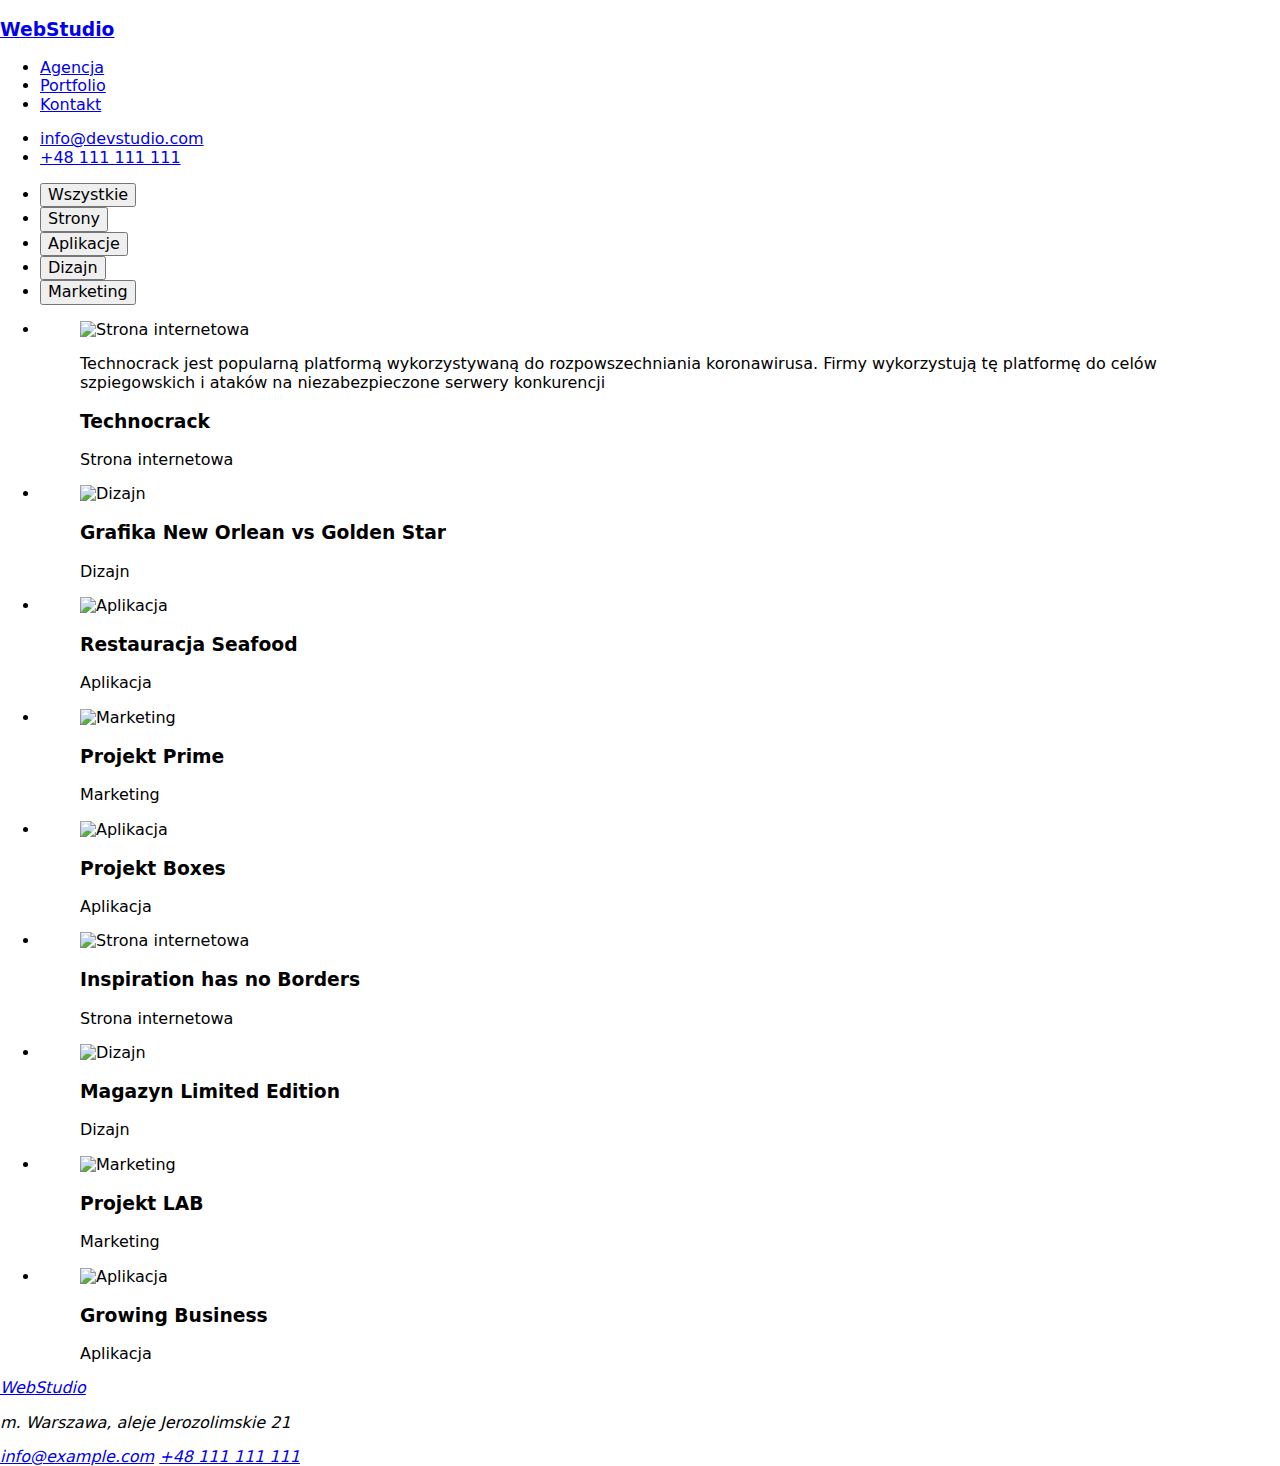
==== portfolio.html @ 385e65c6 "Add files via upload" ====
<!DOCTYPE html>
<html lang="en">
    <head>
        <meta charset="UTF-8">
        <meta http-equiv="X-UA-Compatible" content="IE-edge">
        <meta name="viewport" content="width=device-width, initial-scale=1.0">
        <title>Portfolio</title>
        <link
        rel="stylesheet"
        href="https://cdnjs.cloudflare.com/ajax/libs/modern-normalize/1.0.0/modern-normalize.min.css"/>
        <link rel="stylesheet" href="css/styles.css" />
        <link rel="preconnect" href="https://fonts.googleapis.com" />
        <link rel="preconnect" href="https://fonts.gstatic.com" crossorigin />
        <link
        href="https://fonts.googleapis.com/css2?family=Raleway:ital,wght@0,700;1,700&family=Roboto:ital,wght@0,400;0,500;0,700;0,900;1,400;1,500;1,700;1,900&display=swap"
        rel="stylesheet"/>
    </head>
    <body>
        <header class="header"> 
            <div class="container">
                <h3><a href="index.html" class="logo no-decoration"><span class="logo-first">Web</span>Studio</a></h3>
                <nav class="navigation">  
                <ul class="navigation-list no-decoration">
                    <li class="navigation-list-item"><a href="index.html" class="navigation-link">Agencja</a></li>
                    <li class="navigation-list-item"><a href="portfolio.html" class="navigation-link">Portfolio</a></li>
                    <li class="navigation-list-item"><a href="Kontakt" class="navigation-link">Kontakt</a></li></ul></nav>
                <ul class="menu">
                    <li class="menu-item"><a href="mailto:info@devstudio.com" class="contact-link">info@devstudio.com</a></li>
                    <li><a href="tel:+48111111111" class="contact-link">+48 111 111 111</a></li>
                </ul>
            </div>
    </header> 
        <main>
            <section class="services section">
                <div class="container">
                    <ul class="services-list no-decoration">
                        <li><button class="services-list-button" type="button">Wszystkie</button></li>
                        <li><button class="services-list-button" type="button">Strony</button></li>
                        <li><button class="services-list-button" type="button">Aplikacje</button></li>
                        <li><button class="services-list-button" type="button">Dizajn</button></li>
                        <li><button class="services-list-button" type="button">Marketing</button></li>
                    </ul>
                </div>
            </section>
            <section class="gallery">
                <div class="container">
                    <ul class="gallery no-decoration">
                        <li class="gallery-item">
                            <figure class="gallery-picture">
                                <img alt="Strona internetowa" src="images/technocrack.jpg" width="370" height="294"/>
                                <div class="overlay">
                                    <p>Technocrack jest popularną platformą wykorzystywaną do rozpowszechniania koronawirusa. 
                                    Firmy wykorzystują tę platformę do celów szpiegowskich i ataków na niezabezpieczone serwery konkurencji</p>
                                </div>
                                    <figcaption class="gallery-description">
                                        <h3 class="gallery-description-tittle">Technocrack</h3>
                                        <p class="gallery-description-type">Strona internetowa</p>
                                    </figcaption>
                            </figure>
                        </li>    
                        <li class="gallery-item">  
                            <figure class="gallery-picture">
                                <img alt="Dizajn" src="images/graphic.jpg" width="370" height="294"/>
                                    <figcaption class="gallery-description">
                                        <h3 class="gallery-description-tittle">Grafika New Orlean vs Golden Star</h3>
                                        <p class="gallery-description-type">Dizajn</p>
                                    </figcaption>
                            </figure>
                        </li>  
                        <li class="gallery-item">      
                            <figure class="gallery-picture">
                                <img alt="Aplikacja" src="images/seafood.jpg" width="370" height="294"/>
                                    <figcaption class="gallery-description">
                                        <h3 class="gallery-description-tittle">Restauracja Seafood</h3>
                                        <p class="gallery-description-type">Aplikacja</p>
                                    </figcaption>
                            </figure>
                        </li>
                        <li class="gallery-item">    
                            <figure class="gallery-picture">
                                <img  alt="Marketing" src="images/prime.jpg" width="370" height="294"/>
                                    <figcaption class="gallery-description">
                                        <h3 class="gallery-description-tittle">Projekt Prime</h3>
                                        <p class="gallery-description-type">Marketing</p>
                                    </figcaption>
                            </figure>
                        </li>
                        <li class="gallery-item">    
                            <figure class="gallery-picture">
                                <img alt="Aplikacja" src="images/boxes.jpg" width="370" height="294"/>
                                    <figcaption class="gallery-description">
                                        <h3 class="gallery-description-tittle">Projekt Boxes</h3>
                                        <p class="gallery-description-type">Aplikacja</p>
                                    </figcaption>
                            </figure>
                        </li>
                        <li class="gallery-item">    
                            <figure class="gallery-picture">
                                <img alt="Strona internetowa" src="images/inspiration.jpg" width="370" height="294"/>
                                    <figcaption class="gallery-description">
                                        <h3 class="sgallery-description-tittle">Inspiration has no Borders</h3>
                                        <p class="gallery-description-type">Strona internetowa</p>
                                    </figcaption>
                            </figure>
                        </li>
                        <li class="gallery-item">    
                            <figure class="gallery-picture">
                                <img alt="Dizajn" src="images/magazine.jpg" width="370" height="294"/>
                                    <figcaption class="gallery-description">
                                        <h3 class="gallery-description-tittle">Magazyn Limited Edition</h3>
                                        <p class="gallery-description-type">Dizajn</p>
                                    </figcaption>
                            </figure>
                        </li>  
                        <li class="gallery-item">    
                            <figure class="gallery-picture">
                                <img alt="Marketing" src="images/lab.jpg" width="370" height="294"/>
                                    <figcaption class="gallery-description">
                                        <h3 class="gallery-description-tittle">Projekt LAB</h3>
                                        <p class="gallery-description-type">Marketing</p>
                                    </figcaption>
                            </figure>
                        </li>
                        <li class="gallery-item">    
                            <figure class="gallery-picture">
                                <img alt="Aplikacja" src="images/business.jpg" width="370" height="294"/>
                                    <figcaption class="gallery-description">
                                        <h3 class="gallery-description-tittle">Growing Business</h3>
                                        <p class="gallery-description-type">Aplikacja</p>
                                    </figcaption>
                            </figure>
                        </li>  
                    </ul>
                </div>  
            </section>      
        </main>
            <footer class="footer">
              <div class="container">
                <address class="contact">
                  <a href="index.html" class="logo no-decoration"><span class="logo-first">Web</span><span class="logo-second">Studio</span></a>
                  <p class= "contact-place">m. Warszawa, aleje Jerozolimskie 21</p>
                  <a href="mailto:info@example.com" class="contact-link">info@example.com</a>
                  <a href="tel:+48111111111" class="contact-link"> +48 111 111 111 </a>
                </address>
              </div>
            </footer>
          </body>
        </html>
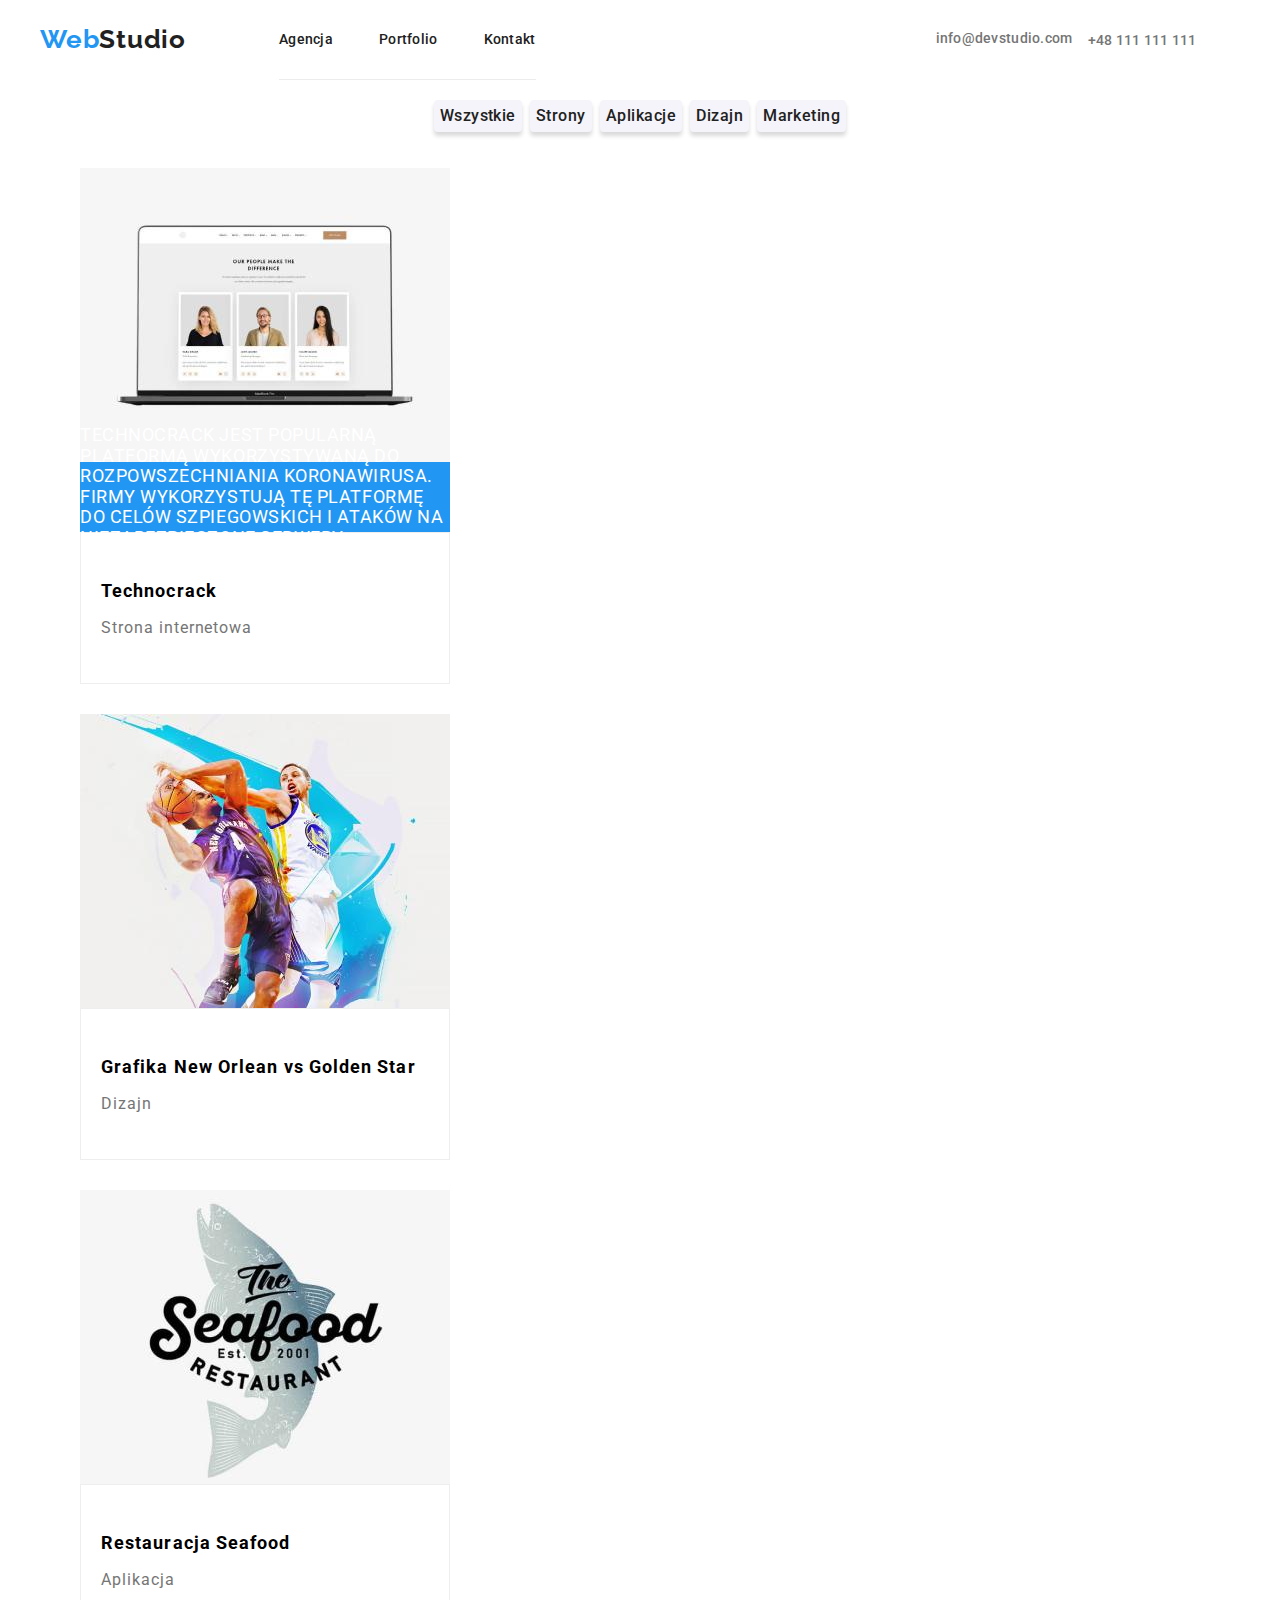
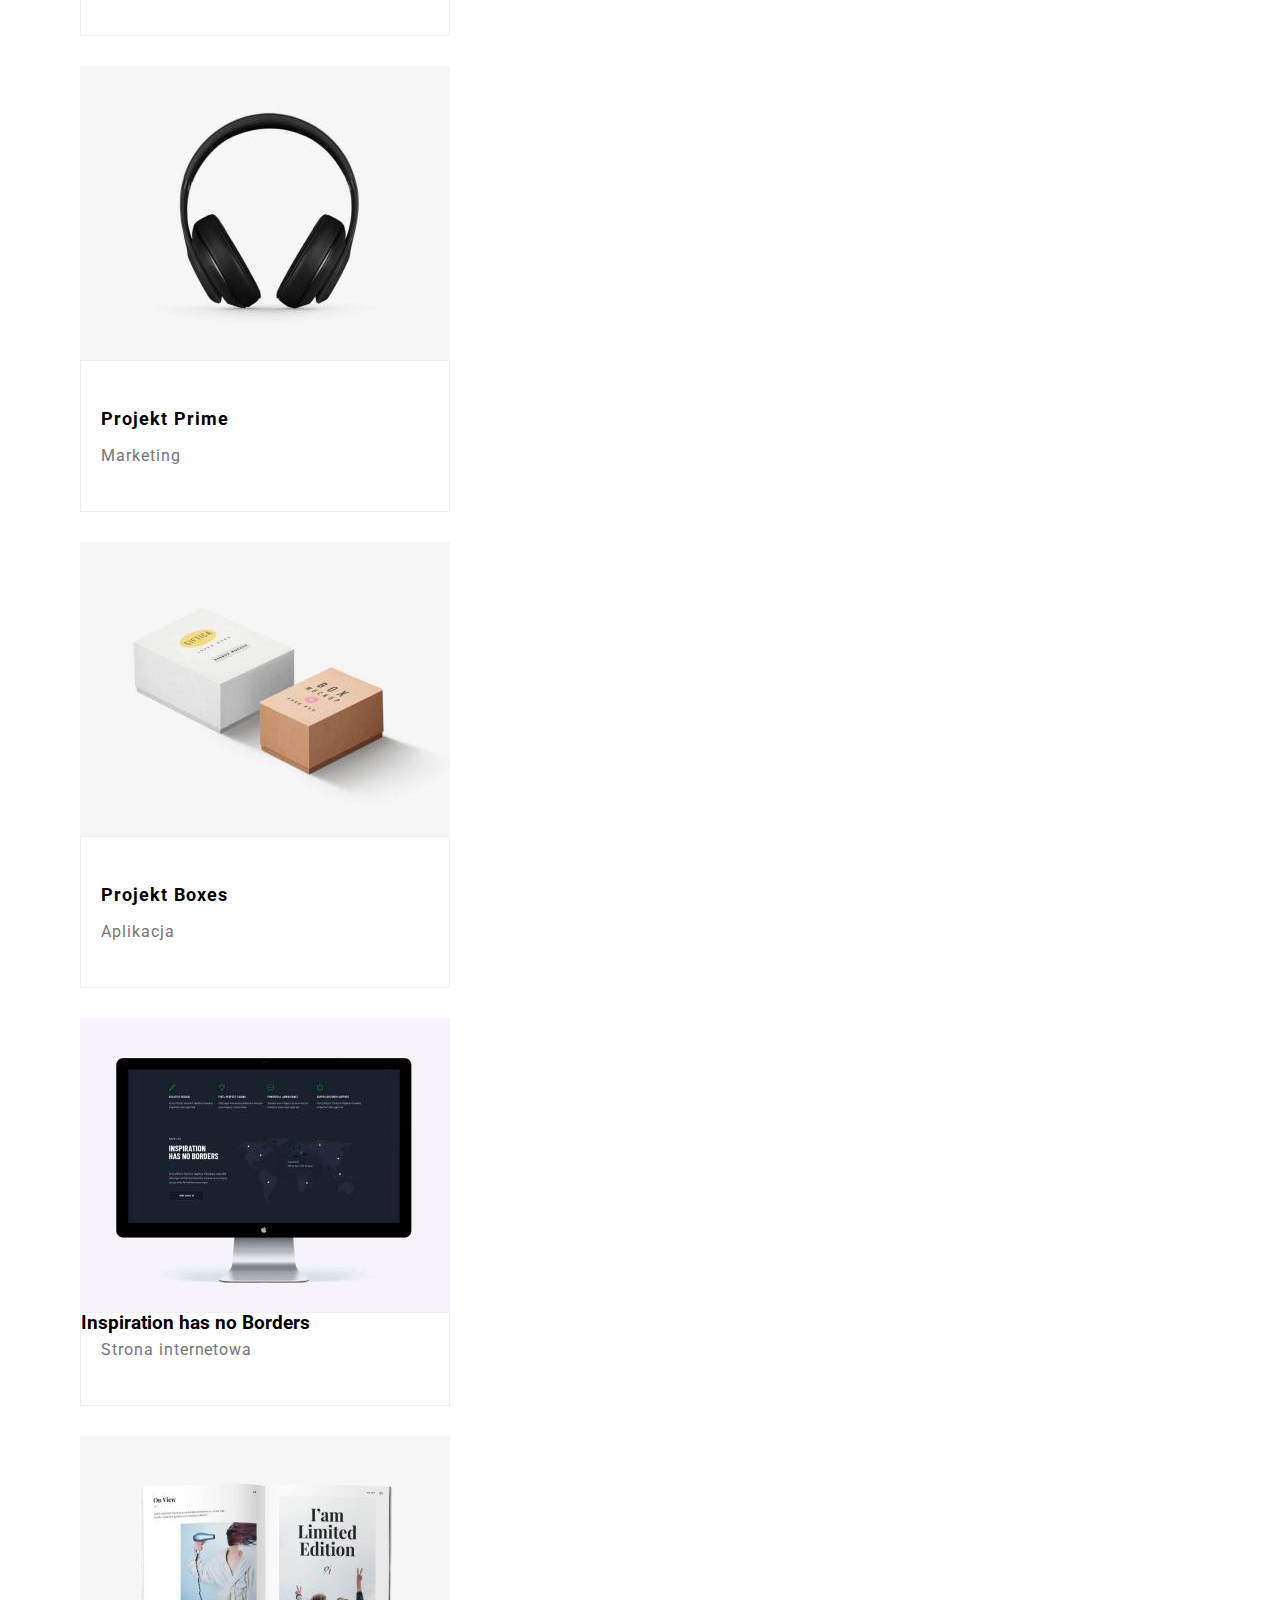
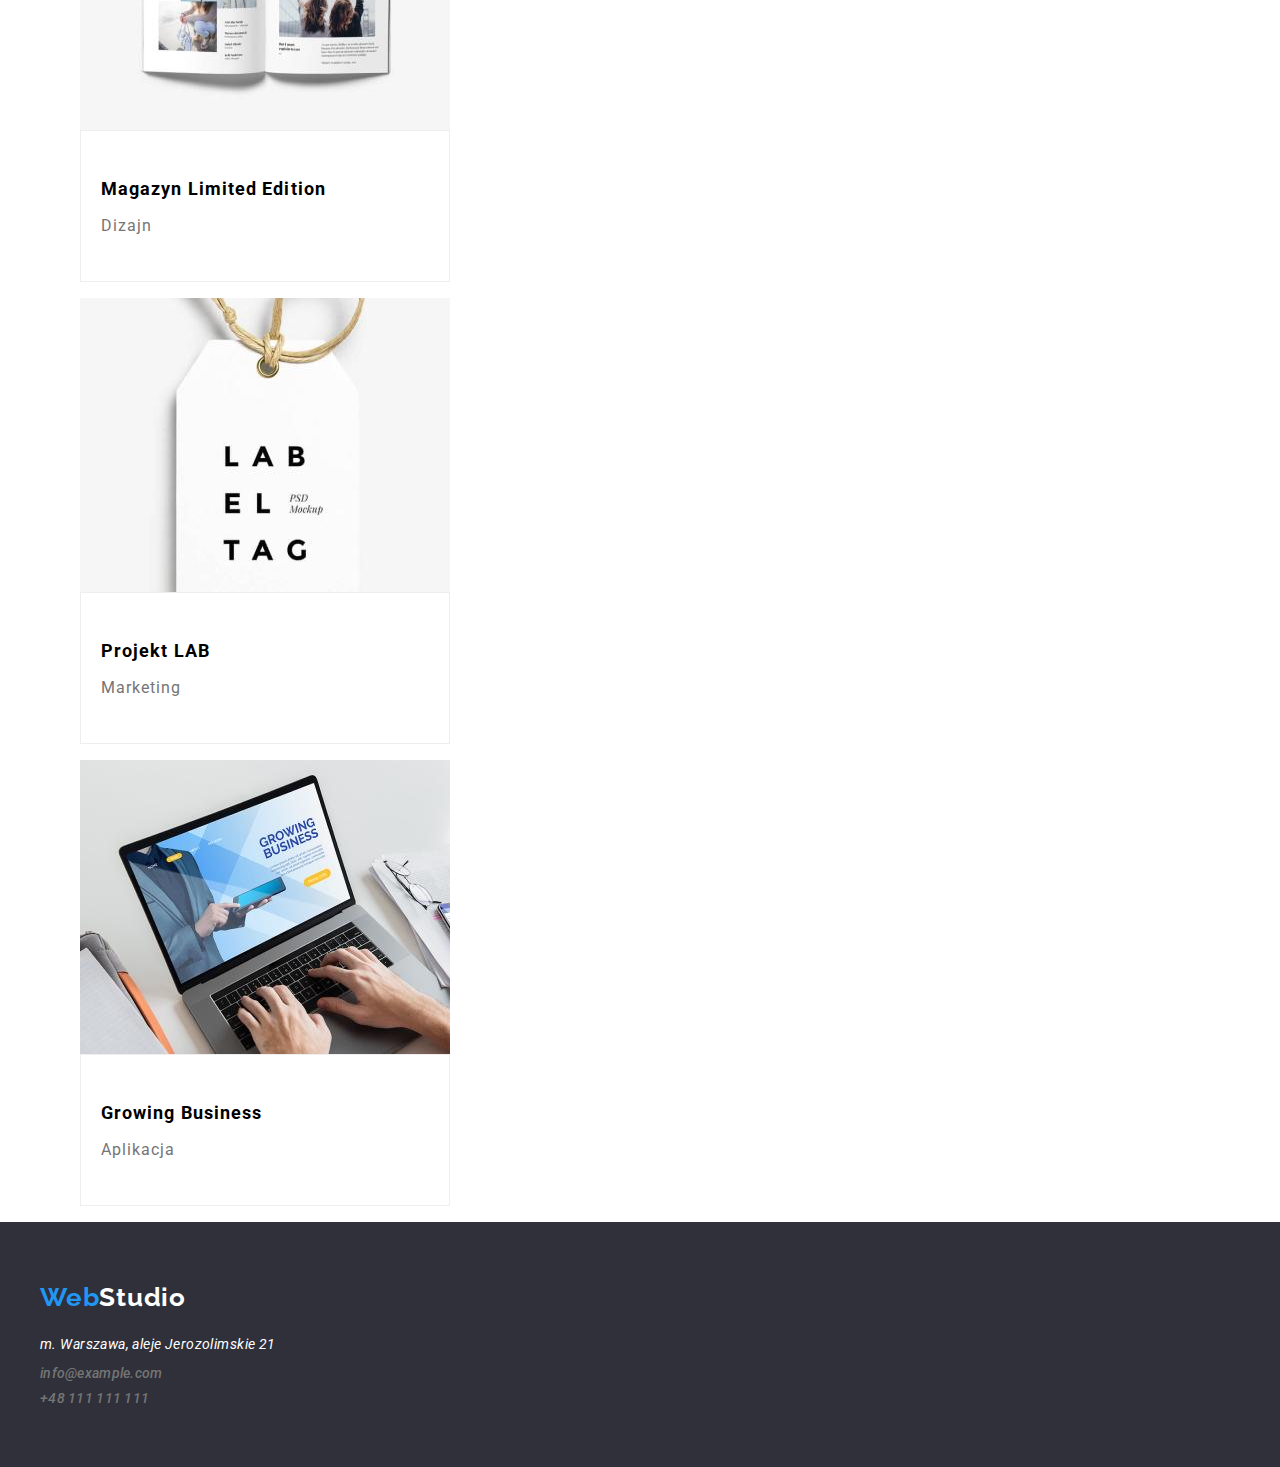
==== commit b597f064: "Add files via upload" ====
--- a/portfolio.html
+++ b/portfolio.html
@@ -144,5 +144,6 @@
                 </address>
               </div>
             </footer>
+            <script src="./js/modal.js"></script>
           </body>
         </html>--- a/css/styles.css
+++ b/css/styles.css
@@ -0,0 +1,797 @@
+:root {
+    --main-font: 'Roboto', sans-serif;
+    --secondary-font: 'Raleway', sans-serif;
+    --main-color: #2196f3;
+  }
+  
+  body {
+    font-family: var(--main-font);
+  }
+  
+  h1,
+  h2,
+  h3,
+  h4,
+  h5,
+  h6,
+  ul,
+  p {
+    margin: 0;
+  }
+  
+  p,
+  ul {
+    padding: 0;
+  }
+  
+  img {
+    display: block;
+  }
+
+:hover,
+:focus {
+  transition: 250ms cubic-bezier(0.4, 0, 0.2, 1);
+}
+  
+  .no-decoration {
+    text-decoration: none;
+    list-style-type: none;
+  }
+  
+  .container {
+    width: 1200px;
+    align-items: center;
+    margin: 0 auto;
+  
+  }
+  
+  .section {
+    padding-top: 20px;
+    padding-bottom: 20px;
+  }
+  
+  .menu {
+    margin-left: auto;
+    margin-right: 0px;
+    display: flex;
+  }
+  
+  .menu-item {
+    margin-left: 350px;
+    margin-right: 15px;
+    display: flex;
+    padding-right: 0px;
+  }
+  
+  .menu {
+   color: var(--text-grey);
+   margin-left: 50px;
+  }
+  
+  .header .container,
+  .navigation,
+  .navigation-list {
+    display: flex;
+    align-items: center;
+    height: 80px;
+  }
+  
+  .header .navigation {
+    border-bottom: 1px solid #ececec;
+  }
+  
+  .header .logo {
+    margin-top: 24px;
+    margin-right: 93px;
+    margin-bottom: 25px;
+    margin-left: 0;
+  }
+  
+  .navigation-list-item:not(:last-child) {
+    margin-right: 46px;
+    color: var(--main-color);
+  }
+  
+  .contact-list-item:not(:last-child) {
+    margin-right: 46px;
+    color: var(--main-color);
+  }
+  
+  .header ul {
+    list-style-type: none;
+  }
+  
+  .header .contact-link:not(:last-child) {
+    margin-left: auto;
+    margin-right: 50px;
+    color: (--main-color);
+  }
+  
+  .navigation-link:hover,
+  .navigation-link:focus {
+    color: var(--main-color);
+  }
+  
+  .header {
+    color: #212121;
+  }
+  
+  .navigation-link {
+    letter-spacing: 0.02em;
+    line-height: 1.14;
+    text-decoration: none;
+    font-family: var(--main-font);
+    font-weight: 500;
+    font-size: 14px;
+  }
+  
+  .navigation-link {
+    color: #212121;
+  }
+  
+  .navigation-link-active {
+    color: var(--main-color);
+  }
+  
+  .navigation-link.current {
+    color: var(--main-color);
+  }
+  
+  .header-contact-link.current {
+  color: var(--main-color);
+  }
+  
+  .hero-section {
+    padding-top: 70px;
+  }
+  
+  .hero {
+    background-color: #2f303a;
+    background-image: url('/images/background-hero.png');
+    background-size: cover;
+    background-repeat: no-repeat;
+    height: 600px;
+  }
+  
+  .hero .container {
+    display: flex;
+    flex-direction: column;
+    align-items: center;
+    justify-content: center;
+  }
+  
+  .hero-banner {
+    color: #ffffff;
+    font-size: 44px;
+    line-height: 1.36;
+    font-weight: 900;
+    letter-spacing: 0.06em;
+    flex-wrap: wrap;
+    max-width: 696px;
+    text-align: center;
+    margin-top: 200px;
+  }
+  
+  .hero-button:hover,
+  .hero-button:focus {
+    color: #ffffff;
+    background-color: var(--main-color);
+    font-size: 16px;
+  }
+  
+  .hero-button:hover {
+    cursor: pointer;
+  }
+  
+  .hero-button {
+    font-size: 16px;
+    text-align: center;
+    color: #ffffff;
+    background-color: var(--main-color);
+    line-height: 1.88;
+    font-weight: 700;
+    letter-spacing: 0.06em;
+    box-shadow: 0px 4px 4px rgba(0, 0, 0, 0.15);
+    border-radius: 4px;
+    margin-top: 40px;
+    margin-bottom: 200px;
+  }
+  
+  .hero-button-text {
+    padding: 10px 41px 10px 42px;
+  }
+  
+  .lorem-list {
+    display: flex;
+    flex-wrap: wrap;
+    padding-bottom: 50px;
+    padding-top: 50px;
+  }
+  
+  .lorem-item {
+    flex-basis: calc((100% - 90px) / 4);
+  }
+  
+  .lorem-item:not(:first-child) {
+    margin-left: 30px;
+  }
+  
+  .lorem-tittle,
+  .lorem-text {
+    font-size: 14px;
+    letter-spacing: 0.03em;
+  }
+  
+  .lorem-tittle {
+    line-height: 1.88;
+    font-weight: 700;
+    margin-bottom: 10px;
+  }
+  
+  .lorem-text {
+    line-height: 1.71;
+    color: #757575;
+  }
+  
+  .lorem-banner {
+    margin: 94px auto 50px;
+    max-width: 353px;
+    font-size: 36px;
+    text-align: center;
+    line-height: 1.16;
+    font-weight: 700;
+    letter-spacing: 0.03em;
+   
+  }
+  
+  .lorem-gallery {
+    display: flex;
+    flex-wrap: wrap;
+    justify-content: center;
+  }
+  
+  .lorem-gallery-item {
+    flex-basis: calc((100% - 60px) / 3);
+  }
+  
+  .lorem-gallery-item:not(:first-child) {
+    margin-left: 30px;
+  }
+  .about-us-list {
+    display: flex;
+    flex-wrap: wrap;
+  }
+  
+  .about-us-item {
+    flex-basis: calc((100% - 90px) / 4);
+    padding-bottom: 50px;
+    font-size: 36px;
+  }
+  
+  .about-us-item:not(:first-child) {
+    margin-left: 30px;
+    
+  }
+  
+  .about-us-tittle,
+  .about-us-text {
+    font-size: 14px;
+    letter-spacing: 0.03em;
+  }
+  
+  .about-us-tittle {
+    line-height: 1.88;
+    font-weight: 700;
+    margin-bottom: 10px;
+  }
+  
+  .about-us-text {
+    line-height: 1.71;
+    color: #757575;
+  }
+  
+  .about-us-banner {
+    margin: 94px auto 50px;
+    max-width: 353px;
+    font-size: 36px;
+    text-align: center;
+    line-height: 1.16;
+    font-weight: 700;
+    letter-spacing: 0.03em;
+   
+  }
+  
+  .about-us-gallery {
+    display: flex;
+    flex-wrap: wrap;
+    justify-content: center;
+    padding-left: 10px;
+    padding-right: 10px;
+  }
+  
+  .about-us-gallery-item {
+    flex-basis: calc((100% - 60px) / 3);
+  }
+  
+  
+  .about-us-section {
+    background-color: #ffffff;
+    font-weight: 700;
+    font-size: 36px;
+    text-align: center;
+    line-height: 1.16;
+    font-weight: 700;
+    letter-spacing: 0.03em;
+    margin: 0 auto 50px;
+    padding-top: 50px;
+    padding-bottom: 50px;
+   
+  }
+  
+  .team-section {
+    background-color: #f5f4fa;
+    font-weight: 700;
+  }
+  
+  .team-banner {
+    padding-top: 100px;
+    margin: 0 auto 50px;
+    max-width: 211px;
+    font-size: 36px;
+    line-height: 1.16;
+    
+  }
+  
+  .team-description {
+    font-size: 16px;
+    line-height: 1.19;
+   
+  }
+  
+  .team-banner,
+  .team-description {
+    text-align: center;
+    letter-spacing: 0.03em;
+  }
+  
+  .team-banner,
+  .team-description-name {
+    font-weight: 700;
+  }
+  
+  .team-description-job {
+    color: #757575;
+    margin-top: 10px;
+  }
+  
+  .team-description-name {
+    margin-top: 30px;
+  }
+  
+  .team-gallery {
+    display: flex;
+    flex-wrap: wrap;
+    justify-content: center;
+  }
+  
+  .team-gallery-item-item {
+    margin: 0;
+    padding-bottom: 30px;
+    background: #ffffff;
+    box-shadow: 0px 1px 3px rgba(0, 0, 0, 0.12), 0px 1px 1px rgba(0, 0, 0, 0.14),
+      0px 2px 1px rgba(0, 0, 0, 0.2);
+    border-radius: 0px 0px 4px 4px;
+  }
+  
+  .team-gallery-item-item {
+    flex-basis: calc((100% - 90px) / 4);
+  }
+  
+  .team-gallery-item:not(:first-child) {
+    margin-left: 30px;
+  }
+
+  .clients-section {
+    background-color: #ffffff;
+    font-weight: 700;
+  }
+  
+  .clients-banner {
+    padding-top: 100px;
+    margin: 0 auto 50px;
+    max-width: 211px;
+    font-size: 36px;
+    line-height: 1.16;
+    
+  }
+  
+  .clients-description {
+    font-size: 16px;
+    line-height: 1.19;
+   
+  }
+  
+  .clients-banner,
+  .clients-description {
+    text-align: center;
+    letter-spacing: 0.03em;
+  }
+  
+  .clients-banner,
+  .clients-description-name {
+    font-weight: 700;
+  }
+  
+  .clients-description-job {
+    color: #757575;
+    margin-top: 10px;
+  }
+  
+  .clients-description-name {
+    margin-top: 30px;
+  }
+  
+  .clients-gallery {
+    display: flex;
+    flex-wrap: wrap;
+    justify-content: center;
+  }
+  
+  .clients-gallery-item-item {
+    margin: 0;
+    padding-bottom: 30px;
+    background: #ffffff;
+    box-shadow: 0px 1px 3px rgba(0, 0, 0, 0.12), 0px 1px 1px rgba(0, 0, 0, 0.14),
+      0px 2px 1px rgba(0, 0, 0, 0.2);
+    border-radius: 0px 0px 4px 4px;
+  }
+  
+  .clients-gallery-item-item {
+    flex-basis: calc((100% - 90px) / 4);
+  }
+  
+  .clients-gallery-item:not(:first-child) {
+    margin-left: 30px;
+  }
+  
+  .footer {
+    background-color: #2f303a;
+  }
+  
+  .contact {
+    display: flex;
+    flex-direction: column;
+  }
+  
+  .footer .logo {
+    margin-top: 60px;
+    margin-right: auto;
+    margin-bottom: 20px;
+    margin-left: 0;
+  }
+  
+  .footer .contact-place,
+  .footer .contact-link:not(:last-child) {
+    margin-right: auto;
+    margin-bottom: 9px;
+  }
+  
+  .footer .contact-link:last-child {
+    margin-right: auto;
+    margin-bottom: 60px;
+  }
+  
+  .logo {
+    font-size: 26px;
+    line-height: 1.2;
+    color: #212121;
+    font-family: var(--secondary-font);
+    font-style: normal;
+    font-weight: 700;
+    letter-spacing: 0.03em;
+  }
+  
+  .logo-first {
+    color: var(--main-color);
+    font-size: 26px;
+    font-family: var(--secondary-font);
+    font-weight: 700;
+    letter-spacing: 0.03em;
+    line-height: 30.52px;
+  }
+  
+  .contact-link:hover,
+  .contact-link:focus {
+    color: var(--main-color);
+  }
+  
+  .contact-link {
+    letter-spacing: 0.02em;
+    line-height: 1.14;
+    text-decoration: none;
+    font-family: var(--main-font);
+    font-weight: 500;
+    font-size: 14px;
+    color: #757575;
+  }
+  
+  .contact-place {
+    font-size: 14px;
+    line-height: 1.71;
+    letter-spacing: 0.03em;
+  }
+  
+  .logo-second,
+  .contact-place {
+    color: #ffffff;
+  }
+  
+  .hero-banner,
+  .about-us-tittle {
+    text-transform: uppercase;
+  }
+  
+  
+  .social-links {
+    font-weight: 600;
+    font-size: 11px;
+    line-height: 1.364;
+    letter-spacing: 0.2em;
+    color: #303030;
+  }
+  
+  .social-links_link-hover .social-links_link:focus {
+    color: var(--main-color);
+  }
+  
+  .social-list {
+    display: flex;
+    align-items: center;
+    justify-content: space-between;
+  }
+  .social-list_link {
+    display: block;
+    width: 44px;
+    height: 44px;
+    background-color: #fff;
+    border-radius: 50%;
+  }
+  
+  .social-icon-i {
+    width: 10.28px;
+    height: 10.28px;
+  }
+  
+  .social-icon-t {
+    width: 20px;
+    height: 16.25px;
+  }
+  
+  .social-icon-f {
+    width: 10px;
+    height: 20px;
+  }
+  
+  .social-icon-l {
+    width: 4.15px;
+    height: 13.35px;
+  }
+  
+  .social-icon:hover,
+  .social-icon:focus {
+    fill: var(--main-color);
+  }
+  
+  .services-section {
+    background-color: #ffffff;
+    padding: 0px;
+    height: 20%;
+   
+  }
+  .services-list {
+    display: flex;
+    justify-content: center;
+    margin-bottom: 0px;
+    padding-top: 0;
+  }
+  
+  .services-list-button:hover,
+  .services-list-button:focus {
+    color: #ffffff;
+    background-color: var(--main-color);
+    font-size: 16px;
+  }
+  
+  .services-list-button:hover {
+    cursor: pointer;
+  }
+  
+  .services-list-button {
+    font-size: 16px;
+    text-align: center;
+    color: #212121;
+    line-height: 26px;
+    font-weight: 500;
+    letter-spacing: 0.03em;
+    box-shadow: 0px 4px 4px rgba(0, 0, 0, 0.15);
+    background: #f5f4fa;
+    border-radius: 4px;
+    border: 0;
+  }
+  
+  .services-list li:not(:first-child) {
+    margin-left: 8px;
+  }
+  
+  .services-list-button-text {
+    padding: 6px 0px;
+  }
+  
+  .services-gallery-description-type {
+    font-size: 16px;
+    color: #757575;
+    padding-bottom: 20px;
+  }
+  
+  .services-gallery-description-tittle {
+    font-size: 18px;
+    line-height: 2;
+    font-weight: 700;
+    padding-top: 20px;
+    margin-bottom: 4px;
+  }
+  
+  .services-list-button,
+  .services-gallery-description-type {
+    line-height: 1.88;
+  }
+  
+  .services-gallery-description-tittle,
+  .services-gallery-description-type {
+    letter-spacing: 0.06em;
+  }
+  
+  .services-gallery-description {
+    border: 1px solid #eeeeee;
+    max-width: 370px;
+  }
+  
+  .services-gallery-item:nth-child(-n + 6) {
+    margin-bottom: 30px;
+  }
+  
+  .services-gallery {
+    display: flex;
+    flex-wrap: wrap;
+    margin-right: -30px;
+  }
+  
+  .services-gallery-item {
+    flex-basis: calc((100% - 90px) / 3);
+  }
+  
+  .services-gallery-picture {
+    background: #ffffff;
+    margin: 0 30px 0 0;
+  }
+  
+  .gallery-section {
+    background-color: #ffffff;
+    padding: 0px;
+   
+  }
+  .gallery-list {
+    display: flex;
+    justify-content: center;
+    margin-bottom: 56px;
+  }
+  
+  .gallery-list-button:hover,
+  .gallery-list-button:focus {
+    color: #ffffff;
+    background-color: var(--main-color);
+    font-size: 16px;
+  }
+  
+  .gallery-list-button:hover {
+    cursor: pointer;
+  }
+  
+  .gallery-list-button {
+    font-size: 16px;
+    text-align: center;
+    color: #212121;
+    line-height: 26px;
+    font-weight: 500;
+    letter-spacing: 0.03em;
+    box-shadow: 0px 4px 4px rgba(0, 0, 0, 0.15);
+    background: #f5f4fa;
+    border-radius: 4px;
+    border: 0;
+  }
+  
+  .gallery-list li:not(:first-child) {
+    margin-left: 8px;
+  }
+  
+  .gallery-list-button-text {
+    padding: 6px 22px;
+  }
+  
+  .gallery-description {
+    padding-bottom: 20px;
+  }
+  .gallery-description-type {
+    font-size: 16px;
+    color: #757575;
+    padding-bottom: 20px;
+    padding-top: 0px;
+    font-weight: 400;
+  }
+  
+  .gallery-description-tittle {
+    font-size: 18px;
+    line-height: 2;
+    font-weight: 700;
+    padding-top: 20px;
+    margin-bottom: 4px;
+    padding-top: 40px;
+    padding-bottom: 0px;
+    padding-left: 20px;
+  }
+  
+  .gallery-list-button,
+  .gallery-description-type {
+    line-height: 1.88;
+    padding-left: 20px;
+  }
+  
+  .gallery-description-tittle,
+  .gallery-description-type {
+    letter-spacing: 0.06em;
+  }
+  
+  .gallery-description {
+    border: 1px solid #eeeeee;
+    max-width: 370px;
+  }
+  
+  .gallery-item:nth-child(-n + 6) {
+    margin-bottom: 30px;
+  }
+  
+  .gallery-gallery {
+    display: flex;
+    flex-wrap: wrap;
+    margin-right: -30px;
+  }
+  
+  .gallery-gallery-item {
+    flex-basis: calc((100% - 90px) / 3);
+  }
+  
+  .gallery-gallery-picture {
+    background: #ffffff;
+    margin: 0 30px 0 0;
+  }
+
+  .overlay {
+    width: 370px;
+    height: 70px;
+    background: #2196f3;
+    top: 76%;
+    font-weight: 400;
+    font-size: 18px;
+    line-height: 1.14;
+    justify-content: center;
+    align-items: center;
+    letter-spacing: 0.03em;
+    text-transform: uppercase;
+    color: #ffffff;
+    display: flex;
+    }
+    
+    .overlay-container {
+      position: relative;
+    }
+    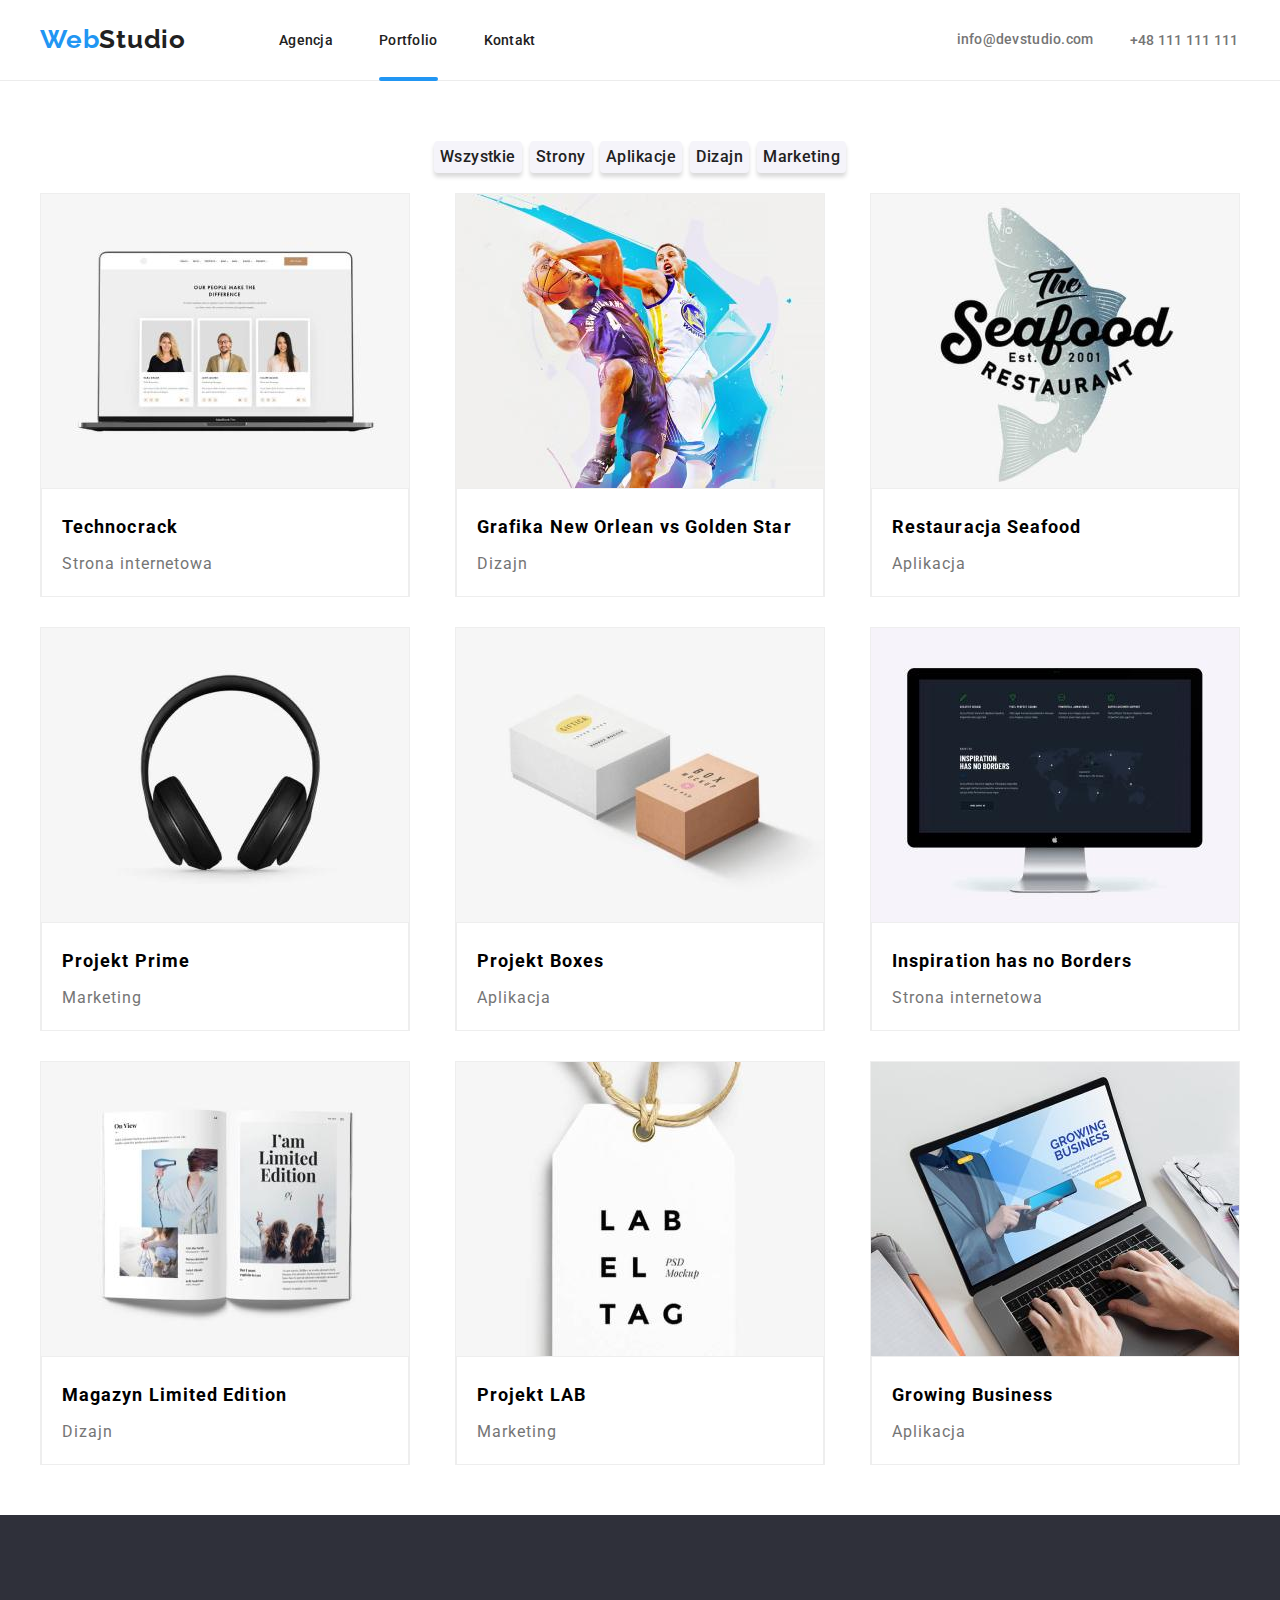
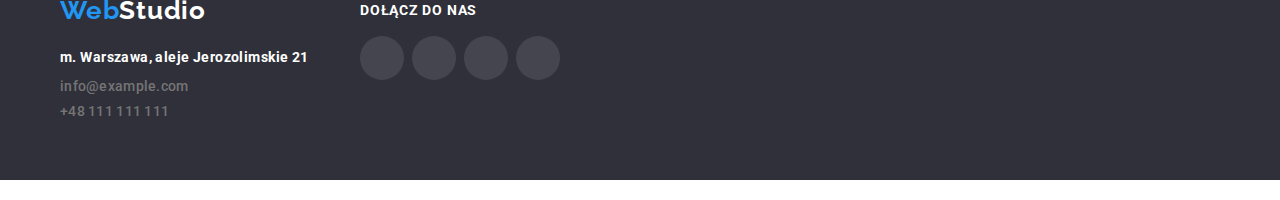
==== commit ced77cde: "Add files via upload" ====
--- a/portfolio.html
+++ b/portfolio.html
@@ -22,11 +22,17 @@
                 <nav class="navigation">  
                 <ul class="navigation-list no-decoration">
                     <li class="navigation-list-item"><a href="index.html" class="navigation-link">Agencja</a></li>
-                    <li class="navigation-list-item"><a href="portfolio.html" class="navigation-link">Portfolio</a></li>
+                    <li class="navigation-list-item"><a href="portfolio.html" class=" active navigation-link">Portfolio</a></li>
                     <li class="navigation-list-item"><a href="Kontakt" class="navigation-link">Kontakt</a></li></ul></nav>
-                <ul class="menu">
-                    <li class="menu-item"><a href="mailto:info@devstudio.com" class="contact-link">info@devstudio.com</a></li>
-                    <li><a href="tel:+48111111111" class="contact-link">+48 111 111 111</a></li>
+                <ul class="menu no-decoration">
+                    <li class="menu-item"><a href="mailto:info@devstudio.com" class="contact-link">
+                        <svg class="icon">
+                            <use href="./images/icons.svg#icon-envelope"></use>
+                        </svg>info@devstudio.com</a></li> 
+                    <li class="menu-item-2"><a href="tel:+48111111111" class="contact-link">
+                        <svg class="icon">
+                            <use href="./images/icons.svg#icon-smartphone"></use>
+                        </svg>+48 111 111 111</a></li>
                 </ul>
             </div>
     </header> 
@@ -44,21 +50,27 @@
             </section>
             <section class="gallery">
                 <div class="container">
-                    <ul class="gallery no-decoration">
+                    <ul class="gallery-list no-decoration">
                         <li class="gallery-item">
-                            <figure class="gallery-picture">
-                                <img alt="Strona internetowa" src="images/technocrack.jpg" width="370" height="294"/>
-                                <div class="overlay">
-                                    <p>Technocrack jest popularną platformą wykorzystywaną do rozpowszechniania koronawirusa. 
-                                    Firmy wykorzystują tę platformę do celów szpiegowskich i ataków na niezabezpieczone serwery konkurencji</p>
-                                </div>
+                            <div class="overlay">
+                                <p>Technocrack jest popularną platformą wykorzystywaną do rozpowszechniania koronawirusa.
+                                Firmy wykorzystują tę platformę do celów szpiegowskich i ataków na niezabezpieczone serwery konkurencji
+                                </p>
+                            </div>
+                            <figure class="gallery-picture">
+                                <img alt="Dizajn" src="images/technocrack.jpg" width="370" height="294"/>
                                     <figcaption class="gallery-description">
                                         <h3 class="gallery-description-tittle">Technocrack</h3>
                                         <p class="gallery-description-type">Strona internetowa</p>
                                     </figcaption>
                             </figure>
-                        </li>    
+                        </li>  
                         <li class="gallery-item">  
+                            <div class="overlay">
+                                <p>Technocrack jest popularną platformą wykorzystywaną do rozpowszechniania koronawirusa.
+                                Firmy wykorzystują tę platformę do celów szpiegowskich i ataków na niezabezpieczone serwery konkurencji
+                                </p>
+                            </div>
                             <figure class="gallery-picture">
                                 <img alt="Dizajn" src="images/graphic.jpg" width="370" height="294"/>
                                     <figcaption class="gallery-description">
@@ -67,7 +79,12 @@
                                     </figcaption>
                             </figure>
                         </li>  
-                        <li class="gallery-item">      
+                        <li class="gallery-item">   
+                            <div class="overlay">
+                                <p>Technocrack jest popularną platformą wykorzystywaną do rozpowszechniania koronawirusa.
+                                Firmy wykorzystują tę platformę do celów szpiegowskich i ataków na niezabezpieczone serwery konkurencji
+                                </p>
+                            </div>   
                             <figure class="gallery-picture">
                                 <img alt="Aplikacja" src="images/seafood.jpg" width="370" height="294"/>
                                     <figcaption class="gallery-description">
@@ -76,7 +93,12 @@
                                     </figcaption>
                             </figure>
                         </li>
-                        <li class="gallery-item">    
+                        <li class="gallery-item">  
+                            <div class="overlay">
+                                <p>Technocrack jest popularną platformą wykorzystywaną do rozpowszechniania koronawirusa.
+                                Firmy wykorzystują tę platformę do celów szpiegowskich i ataków na niezabezpieczone serwery konkurencji
+                                </p>
+                            </div>  
                             <figure class="gallery-picture">
                                 <img  alt="Marketing" src="images/prime.jpg" width="370" height="294"/>
                                     <figcaption class="gallery-description">
@@ -85,7 +107,12 @@
                                     </figcaption>
                             </figure>
                         </li>
-                        <li class="gallery-item">    
+                        <li class="gallery-item">  
+                            <div class="overlay">
+                                <p>Technocrack jest popularną platformą wykorzystywaną do rozpowszechniania koronawirusa.
+                                Firmy wykorzystują tę platformę do celów szpiegowskich i ataków na niezabezpieczone serwery konkurencji
+                                </p>
+                            </div>  
                             <figure class="gallery-picture">
                                 <img alt="Aplikacja" src="images/boxes.jpg" width="370" height="294"/>
                                     <figcaption class="gallery-description">
@@ -94,16 +121,26 @@
                                     </figcaption>
                             </figure>
                         </li>
-                        <li class="gallery-item">    
+                        <li class="gallery-item">   
+                            <div class="overlay">
+                                <p>Technocrack jest popularną platformą wykorzystywaną do rozpowszechniania koronawirusa.
+                                Firmy wykorzystują tę platformę do celów szpiegowskich i ataków na niezabezpieczone serwery konkurencji
+                                </p>
+                            </div> 
                             <figure class="gallery-picture">
                                 <img alt="Strona internetowa" src="images/inspiration.jpg" width="370" height="294"/>
                                     <figcaption class="gallery-description">
-                                        <h3 class="sgallery-description-tittle">Inspiration has no Borders</h3>
+                                        <h3 class="gallery-description-tittle">Inspiration has no Borders</h3>
                                         <p class="gallery-description-type">Strona internetowa</p>
                                     </figcaption>
                             </figure>
                         </li>
-                        <li class="gallery-item">    
+                        <li class="gallery-item">   
+                            <div class="overlay">
+                                <p>Technocrack jest popularną platformą wykorzystywaną do rozpowszechniania koronawirusa.
+                                Firmy wykorzystują tę platformę do celów szpiegowskich i ataków na niezabezpieczone serwery konkurencji
+                                </p>
+                            </div> 
                             <figure class="gallery-picture">
                                 <img alt="Dizajn" src="images/magazine.jpg" width="370" height="294"/>
                                     <figcaption class="gallery-description">
@@ -113,6 +150,11 @@
                             </figure>
                         </li>  
                         <li class="gallery-item">    
+                            <div class="overlay">
+                                <p>Technocrack jest popularną platformą wykorzystywaną do rozpowszechniania koronawirusa.
+                                Firmy wykorzystują tę platformę do celów szpiegowskich i ataków na niezabezpieczone serwery konkurencji
+                                </p>
+                            </div>
                             <figure class="gallery-picture">
                                 <img alt="Marketing" src="images/lab.jpg" width="370" height="294"/>
                                     <figcaption class="gallery-description">
@@ -121,7 +163,12 @@
                                     </figcaption>
                             </figure>
                         </li>
-                        <li class="gallery-item">    
+                        <li class="gallery-item"> 
+                            <div class="overlay">
+                                <p>Technocrack jest popularną platformą wykorzystywaną do rozpowszechniania koronawirusa.
+                                Firmy wykorzystują tę platformę do celów szpiegowskich i ataków na niezabezpieczone serwery konkurencji
+                                </p>
+                            </div>   
                             <figure class="gallery-picture">
                                 <img alt="Aplikacja" src="images/business.jpg" width="370" height="294"/>
                                     <figcaption class="gallery-description">
@@ -134,16 +181,50 @@
                 </div>  
             </section>      
         </main>
-            <footer class="footer">
-              <div class="container">
-                <address class="contact">
-                  <a href="index.html" class="logo no-decoration"><span class="logo-first">Web</span><span class="logo-second">Studio</span></a>
-                  <p class= "contact-place">m. Warszawa, aleje Jerozolimskie 21</p>
-                  <a href="mailto:info@example.com" class="contact-link">info@example.com</a>
-                  <a href="tel:+48111111111" class="contact-link"> +48 111 111 111 </a>
-                </address>
-              </div>
-            </footer>
-            <script src="./js/modal.js"></script>
-          </body>
-        </html>+        <footer class="footer">
+            <div class="container">
+                <div class="container-footer">
+                    <address class="contact">
+                        <a href="index.html" class="logo no-decoration"><span class="logo-first">Web</span><span class="logo-second">Studio</span></a>
+                            <p class="contact-place">m. Warszawa, aleje Jerozolimskie 21</p>
+                        <a href="mailto:info@example.com" class="contact-link">info@example.com</a>
+                        <a href="tel:+48111111111" class="contact-link"> +48 111 111 111 </a>
+                    </address>
+                </div>
+            <div class="container-join">
+                <h3 class="join-us">DOŁĄCZ DO NAS</h3>
+                    <ul class="footer-icons-list no-decoration">
+                        <li class="footer-icons-item">
+                            <a href="#" class="footer-icons-link link">
+                                <svg class="footer-icons">
+                                    <use href="images/icons.svg#icon-instagram"></use>
+                                </svg>
+                            </a>
+                        </li>
+                        <li class="footer-icons-item">
+                            <a href="#" class="footer-icons-link link">
+                                <svg class="footer-icons">
+                                    <use href="images/icons.svg#icon-twitter"></use>
+                                </svg>
+                            </a>
+                        </li>
+                        <li class="footer-icons-item">
+                            <a href="#" class="footer-icons-link link">
+                                <svg class="footer-icons">
+                                    <use href="images/icons.svg#icon-facebook"></use>
+                                </svg>
+                            </a>
+                        </li>
+                        <li class="footer-icons-item">
+                            <a href="#" class="footer-icons-link link">
+                                <svg class="footer-icons">
+                                    <use href="images/icons.svg#icon-linkedin"></use>
+                                </svg>
+                            </a>
+                        </li>
+                    </ul>
+            </div>
+            </div>
+        </footer>
+    </body>
+</html>--- a/css/styles.css
+++ b/css/styles.css
@@ -1,797 +1,1510 @@
 :root {
-    --main-font: 'Roboto', sans-serif;
-    --secondary-font: 'Raleway', sans-serif;
-    --main-color: #2196f3;
-  }
-  
-  body {
-    font-family: var(--main-font);
-  }
-  
-  h1,
-  h2,
-  h3,
-  h4,
-  h5,
-  h6,
-  ul,
-  p {
-    margin: 0;
-  }
-  
-  p,
-  ul {
-    padding: 0;
-  }
-  
-  img {
-    display: block;
-  }
-
-:hover,
-:focus {
-  transition: 250ms cubic-bezier(0.4, 0, 0.2, 1);
-}
-  
-  .no-decoration {
-    text-decoration: none;
-    list-style-type: none;
-  }
-  
-  .container {
-    width: 1200px;
-    align-items: center;
-    margin: 0 auto;
-  
-  }
-  
-  .section {
-    padding-top: 20px;
-    padding-bottom: 20px;
-  }
-  
-  .menu {
-    margin-left: auto;
-    margin-right: 0px;
-    display: flex;
-  }
-  
-  .menu-item {
-    margin-left: 350px;
-    margin-right: 15px;
-    display: flex;
-    padding-right: 0px;
-  }
-  
-  .menu {
-   color: var(--text-grey);
-   margin-left: 50px;
-  }
-  
-  .header .container,
-  .navigation,
-  .navigation-list {
-    display: flex;
-    align-items: center;
-    height: 80px;
-  }
-  
-  .header .navigation {
-    border-bottom: 1px solid #ececec;
-  }
-  
-  .header .logo {
-    margin-top: 24px;
-    margin-right: 93px;
-    margin-bottom: 25px;
-    margin-left: 0;
-  }
-  
-  .navigation-list-item:not(:last-child) {
-    margin-right: 46px;
-    color: var(--main-color);
-  }
-  
-  .contact-list-item:not(:last-child) {
-    margin-right: 46px;
-    color: var(--main-color);
-  }
-  
-  .header ul {
-    list-style-type: none;
-  }
-  
-  .header .contact-link:not(:last-child) {
-    margin-left: auto;
-    margin-right: 50px;
-    color: (--main-color);
-  }
-  
-  .navigation-link:hover,
-  .navigation-link:focus {
-    color: var(--main-color);
-  }
-  
-  .header {
-    color: #212121;
-  }
-  
-  .navigation-link {
-    letter-spacing: 0.02em;
-    line-height: 1.14;
-    text-decoration: none;
-    font-family: var(--main-font);
-    font-weight: 500;
-    font-size: 14px;
-  }
-  
-  .navigation-link {
-    color: #212121;
-  }
-  
-  .navigation-link-active {
-    color: var(--main-color);
-  }
-  
-  .navigation-link.current {
-    color: var(--main-color);
-  }
-  
-  .header-contact-link.current {
+  --main-font: 'Roboto', sans-serif;
+  --secondary-font: 'Raleway', sans-serif;
+  --main-color: #2196f3;
+}
+
+body {
+  font-family: var(--main-font);
+}
+
+h1,
+h2,
+h3,
+h4,
+h5,
+h6,
+ul,
+p {
+  margin: 0;
+}
+
+p,
+ul {
+  padding: 0;
+}
+
+img {
+  display: block;
+}
+
+.no-decoration {
+  text-decoration: none;
+  list-style-type: none;
+}
+
+.container {
+  width: 1200px;
+  align-items: center;
+  margin: 0 auto;
+
+}
+
+.section {
+  padding-top: 20px;
+  padding-bottom: 20px;
+}
+
+.menu-item {
+
+  max-width: 200px;
+  margin-left: 0px;
+  margin-right: 15px;
+  display: flex;
+  padding-right: 0px;
+}
+
+.menu-item :hover {
+  fill:#2196f3;
+  color: #2196f3;
+}
+
+.menu-item-2 {
+
+  max-width: 200px;
+  margin-left: 0px;
+  margin-right: 0px;
+  
+  padding-right: 0px;
+}
+
+.menu-item-2 :hover svg {
+  fill:#2196f3;
+  color: #2196f3;
+}
+
+
+.menu {
+  margin-top: 0px;
+  margin-right: 0px;
+ color: var(--text-grey);
+ margin-left: 400px;
+align-items: center;
+justify-content: flex-end;
+ height: 80px;
+ display: flex;
+}
+
+.header .container,
+.navigation,
+.navigation-list {
+  display: flex;
+  align-items: center;
+  height: 80px;
+}
+
+.header {
+  border-bottom: 1px solid #ececec;
+}
+
+.header .logo {
+  margin-top: 54px;
+  margin-right: 93px;
+  margin-bottom: 25px;
+  margin-left: 0;
+}
+
+.navigation-list-item:not(:last-child) {
+  margin-right: 46px;
   color: var(--main-color);
-  }
-  
-  .hero-section {
-    padding-top: 70px;
-  }
-  
-  .hero {
-    background-color: #2f303a;
-    background-image: url('/images/background-hero.png');
-    background-size: cover;
-    background-repeat: no-repeat;
-    height: 600px;
-  }
-  
-  .hero .container {
+}
+
+.contact-list-item:not(:last-child) {
+  margin-right: 46px;
+  color: var(--main-color);
+}
+
+.header ul {
+  list-style-type: none;
+}
+
+.header .contact-link:not(:last-child) {
+  margin-top: 50px;
+  margin-left: auto;
+  margin-right: 50px;
+  color: (--main-color);
+}
+
+.navigation-link:hover,
+.navigation-link:focus {
+  color: var(--main-color);
+}
+
+.header {
+  color: #212121;
+}
+
+.navigation-link {
+  letter-spacing: 0.02em;
+  line-height: 1.14;
+  text-decoration: none;
+  font-family: var(--main-font);
+  font-weight: 500;
+  font-size: 14px;
+}
+
+.navigation-link {
+  color: #212121;
+}
+
+.navigation-link-active {
+  color: var(--main-color);
+}
+
+.navigation-link.current {
+  color: var(--main-color);
+}
+
+.header-contact-link.current {
+color: var(--main-color);
+fill: #2196f3;
+}
+
+.header-contact-link:hover svg
+.header-contact-link:focus svg {
+  color: var(--main-color);
+  fill: #2196f3;
+  }
+
+
+.hero-section {
+  padding-top: 70px;
+}
+
+.hero {
+  background-image: linear-gradient(
+    rgba(47, 48, 58, 0.4),
+    rgba(47, 48, 58, 0.4)),url(../images/team.jpg);
+  background-size: cover;
+  background-position: center;
+  max-height: 600px;
+  max-width: 1600px;
+  margin: auto;
+  padding-top: 0;
+}
+
+.hero .container {
+  display: flex;
+  flex-direction: column;
+  align-items: center;
+  justify-content: center;
+}
+
+.hero-banner {
+  color: #ffffff;
+  font-size: 44px;
+  line-height: 1.36;
+  font-weight: 900;
+  letter-spacing: 0.06em;
+  flex-wrap: wrap;
+  max-width: 696px;
+  text-align: center;
+  margin-top: 200px;
+}
+
+.hero-button:hover,
+.hero-button:focus {
+  color: #ffffff;
+  background-color: var(--main-color);
+  font-size: 16px;
+}
+
+.hero-button:hover {
+  cursor: pointer;
+}
+
+.hero-button {
+  font-size: 16px;
+  text-align: center;
+  color: #ffffff;
+  background-color: var(--main-color);
+  line-height: 1.88;
+  font-weight: 700;
+  letter-spacing: 0.06em;
+  box-shadow: 0px 4px 4px rgba(0, 0, 0, 0.15);
+  border-radius: 4px;
+  margin-top: 40px;
+  margin-bottom: 200px;
+  border:none;
+  padding: 12px 40px;
+}
+
+
+.hero-button-text {
+  padding: 10px 41px 10px 42px;
+}
+
+.lorem-list {
+  display: flex;
+  flex-wrap: wrap;
+  padding-bottom: 50px;
+  padding-top: 50px;
+}
+
+.lorem-item {
+  flex-basis: calc((100% - 90px) / 4);
+}
+
+.lorem-item:not(:first-child) {
+  margin-left: 30px;
+}
+
+.lorem-tittle,
+.lorem-text {
+  font-size: 14px;
+  letter-spacing: 0.03em;
+}
+
+.lorem-tittle {
+  line-height: 1.88;
+  font-weight: 700;
+  margin-bottom: 10px;
+}
+
+.lorem-text {
+  line-height: 1.71;
+  color: #757575;
+}
+
+.lorem-banner {
+  margin: 94px auto 50px;
+  max-width: 353px;
+  font-size: 36px;
+  text-align: center;
+  line-height: 1.16;
+  font-weight: 700;
+  letter-spacing: 0.03em;
+ 
+}
+
+.lorem-gallery {
+  display: flex;
+  flex-wrap: wrap;
+  justify-content: center;
+}
+
+.lorem-gallery-item {
+  flex-basis: calc((100% - 60px) / 3);
+  margin-left: auto;
+  margin-right: auto;
+  width: 400px;
+  height: 481px;
+}
+
+.lorem-gallery-item:not(:first-child) {
+  margin-left: 30px;
+}
+.about-us-list {
+  display: flex;
+  flex-wrap: wrap;
+}
+
+.about-us-item {
+  flex-basis: calc((100% - 90px) / 4);
+  padding-bottom: 50px;
+  font-size: 36px;
+}
+
+.about-us-item:not(:first-child) {
+  margin-left: 30px;
+  
+}
+
+.about-us-tittle,
+.about-us-text {
+  font-size: 14px;
+  letter-spacing: 0.03em;
+}
+
+.about-us-tittle {
+  line-height: 1.88;
+  font-weight: 700;
+  margin-bottom: 10px;
+}
+
+.about-us-text {
+  line-height: 1.71;
+  color: #757575;
+}
+
+.about-us-banner {
+  margin: 94px auto 50px;
+  max-width: 353px;
+  font-size: 36px;
+  text-align: center;
+  line-height: 1.16;
+  font-weight: 700;
+  letter-spacing: 0.03em;
+ 
+}
+
+.about-us-gallery {
+  display: flex;
+  flex-wrap: wrap;
+  justify-content: space-between;
+}
+
+
+.about-us-gallery-item {
+  flex-basis: calc((100% - 60px) / 3);
+  padding: 0px;
+  width: 370px;
+  height: 294px;
+}
+
+
+.about-us-section {
+  background-color: #ffffff;
+  font-weight: 700;
+  font-size: 36px;
+  text-align: center;
+  line-height: 1.16;
+  font-weight: 700;
+  letter-spacing: 0.03em;
+  margin-left: auto;
+  margin-right: auto;
+  padding-top: 50px;
+  padding-bottom: 50px;
+  display: block;
+ 
+}
+
+.about-us-overlay {
+  width: 370px;
+  height: 70px;
+  bottom: 0;
+  background: rgba(47, 48, 58, 0.8);
+  position: absolute;
+  font-weight: 700;
+  font-size: 14px;
+  line-height: 1.14;
+  justify-content: center;
+  align-items: center;
+  letter-spacing: 0.03em;
+  text-transform: uppercase;
+  color: #fff;
+  display: flex;
+  overflow: hidden;
+}
+  
+  .about-us-overlay-container {
+    position: relative;
+  }
+
+  .about-us-gallery-description {
+  position: relative;
+  margin: 10px;
+  overflow: hidden;
+  background-color: #fff;
+  box-shadow: #2f303a 
+}
+
+.thumb > .label {
+  position: absolute;
+  top: 0;
+  right: 0;
+  margin: 0;
+  padding: 8px 16px;
+
+
+  font-family: sans-serif;
+  font-size: 24px;
+  background-color: #2196f3;
+  color: #fff;
+}
+  
+
+.team-section {
+  background-color: #f5f4fa;
+  font-weight: 700;
+}
+
+.team-banner {
+  padding-top: 100px;
+  margin: 0 auto 50px;
+  max-width: 211px;
+  font-size: 36px;
+  line-height: 1.16;
+  
+}
+
+.team-description {
+  font-size: 16px;
+  line-height: 1.19;
+ 
+}
+
+.team-banner,
+.team-description {
+  text-align: center;
+  letter-spacing: 0.03em;
+}
+
+.team-banner,
+.team-description-name {
+  font-weight: 700;
+}
+
+.team-description-job {
+  color: #757575;
+  margin-top: 10px;
+}
+
+.team-description-name {
+  margin-top: 30px;
+}
+
+.team-gallery {
+  display: flex;
+  flex-wrap: wrap;
+  justify-content: center;
+}
+
+.team-gallery-item-item {
+  margin: 0;
+  padding-bottom: 30px;
+  background: #ffffff;
+  box-shadow: 0px 1px 3px rgba(0, 0, 0, 0.12), 0px 1px 1px rgba(0, 0, 0, 0.14),
+    0px 2px 1px rgba(0, 0, 0, 0.2);
+  border-radius: 0px 0px 4px 4px;
+}
+
+.team-gallery-item-item {
+
+  flex-basis: calc((100% - 90px) / 4);
+}
+
+.team-gallery-item:not(:first-child) {
+  margin-left: 30px;
+  margin-bottom: 70px;
+}
+
+.footer {
+  background-color: #2f303a;
+}
+
+.contact {
+  display: flex;
+  flex-direction: column;
+}
+
+.footer .logo {
+  margin-top: 60px;
+  margin-right: auto;
+  margin-bottom: 20px;
+  margin-left: 0;
+}
+
+.footer .contact-place,
+.footer .contact-link:not(:last-child) {
+  margin-right: auto;
+  margin-bottom: 9px;
+  width: auto;
+}
+
+.footer .contact-link:last-child {
+  margin-right: auto;
+  margin-bottom: 60px;
+}
+
+.logo {
+  font-size: 26px;
+  line-height: 1.2;
+  color: #212121;
+  font-family: var(--secondary-font);
+  font-style: normal;
+  font-weight: 700;
+  letter-spacing: 0.03em;
+}
+
+.logo-first {
+  color: var(--main-color);
+  font-size: 26px;
+  font-family: var(--secondary-font);
+  font-weight: 700;
+  letter-spacing: 0.03em;
+  line-height: 30.52px;
+}
+
+.contact-link:hover,
+.contact-link:focus {
+  color: var(--main-color);
+}
+
+.contact-link {
+  letter-spacing: 0.02em;
+  line-height: 1.14;
+  text-decoration: none;
+  font-family: var(--main-font);
+  font-weight: 500;
+  font-size: 14px;
+  color: #757575;
+}
+
+.contact-place {
+  font-size: 14px;
+  line-height: 1.71;
+  letter-spacing: 0.03em;
+  font-style: normal;
+  width: auto;
+}
+
+.logo-second,
+.contact-place {
+  color: #ffffff;
+}
+
+.hero-banner,
+.about-us-tittle {
+  text-transform: uppercase;
+}
+
+
+.social-links {
+  font-weight: 600;
+  font-size: 11px;
+  line-height: 1.364;
+  letter-spacing: 0.2em;
+  color: #303030;
+}
+
+.social-links_link-hover .social-links_link:focus {
+  color: var(--main-color);
+}
+
+.social-list {
+  display: flex;
+  align-items: center;
+  justify-content: space-between;
+}
+.social-list_link {
+  display: block;
+  width: 44px;
+  height: 44px;
+  background-color: #fff;
+  border-radius: 50%;
+}
+
+.social-icon-i {
+  width: 10.28px;
+  height: 10.28px;
+}
+
+.social-icon-t {
+  width: 20px;
+  height: 16.25px;
+}
+
+.social-icon-f {
+  width: 10px;
+  height: 20px;
+}
+
+.social-icon-l {
+  width: 4.15px;
+  height: 13.35px;
+}
+
+.social-icon:hover,
+.social-icon:focus {
+  fill: var(--main-color);
+}
+
+
+.services-section {
+  background-color: #ffffff;
+  padding: 0px;
+  height: 20%;
+ 
+}
+.services-list {
+  display: flex;
+  justify-content: center;
+  margin-bottom: 0px;
+  padding-top: 40px;
+}
+
+.services-list-button:hover,
+.services-list-button:focus {
+  color: #ffffff;
+  background-color: var(--main-color);
+  font-size: 16px;
+}
+
+.services-list-button:hover {
+  cursor: pointer;
+}
+
+.services-list-button {
+  font-size: 16px;
+  text-align: center;
+  color: #212121;
+  line-height: 26px;
+  font-weight: 500;
+  letter-spacing: 0.03em;
+  box-shadow: 0px 4px 4px rgba(0, 0, 0, 0.15);
+  background: #f5f4fa;
+  border-radius: 4px;
+  border: 0;
+}
+
+.services-list li:not(:first-child) {
+  margin-left: 8px;
+}
+
+.services-list-button-text {
+  padding: 6px 0px;
+}
+
+.services-gallery-description-type {
+  font-size: 16px;
+  color: #757575;
+  padding-bottom: 20px;
+}
+
+.services-gallery-description-tittle {
+  font-size: 18px;
+  line-height: 2;
+  font-weight: 700;
+  padding-top: 20px;
+  margin-bottom: 4px;
+}
+
+.services-list-button,
+.services-gallery-description-type {
+  line-height: 1.88;
+}
+
+.services-gallery-description-tittle,
+.services-gallery-description-type {
+  letter-spacing: 0.06em;
+}
+
+.services-gallery-description {
+  border: 1px solid #eeeeee;
+  max-width: 370px;
+}
+
+.services-gallery-item:nth-child(-n + 6) {
+  margin-bottom: 30px;
+}
+
+.services-gallery {
+  display: flex;
+  flex-wrap: wrap;
+  margin-right: -30px;
+}
+
+.services-gallery-picture {
+  background: #ffffff;
+  margin: 0 30px 0 0;
+}
+
+.gallery-section {
+  background-color: #ffffff;
+  padding: 0px;
+  display: flex;
+}
+
+.gallery-list {
+  margin-left: 0%;
+  margin-right: 0%;
+  display: flex;
+  flex-wrap: wrap;
+  justify-content: space-between;
+  margin-bottom: 20px;
+}
+
+.gallery-list-button:hover,
+.gallery-list-button:focus {
+  color: #ffffff;
+  background-color: var(--main-color);
+  font-size: 16px;
+}
+
+.gallery-list-button:hover {
+  cursor: pointer;
+}
+
+.gallery-list-button {
+  font-size: 16px;
+  text-align: center;
+  color: #212121;
+  line-height: 26px;
+  font-weight: 500;
+  letter-spacing: 0.03em;
+  box-shadow: 0px 4px 4px rgba(0, 0, 0, 0.15);
+  background: #f5f4fa;
+  border-radius: 4px;
+  border: 0;
+}
+
+
+.gallery-list-button-text {
+  padding: 10px 22px;
+}
+
+.gallery-description {
+  padding-bottom: 20px;
+  padding-left: 0;
+}
+.gallery-description-type {
+  font-size: 16px;
+  color: #757575;
+  padding-bottom: 20px;
+  padding-top: 0px;
+  font-weight: 400;
+}
+
+.gallery-description-tittle {
+  font-size: 18px;
+  line-height: 2;
+  font-weight: 700;
+  padding-top: 20px;
+  margin-bottom: 4px;
+  padding-bottom: 0px;
+  padding-left: 20px;
+}
+
+.gallery-list-button,
+.gallery-description-type {
+  line-height: 1.88;
+  padding-left: 20px;
+}
+
+.gallery-description-tittle,
+.gallery-description-type {
+  letter-spacing: 0.06em;
+}
+
+.gallery-description {
+  border: 1px solid #eeeeee;
+  max-width: 370px;
+}
+
+.gallery-list {
+  display: flex;
+  flex-wrap: wrap;
+  margin-right: 0px;
+}
+
+.gallery-item {
+  margin-left: 0%;
+  margin-right: 0%;
+  border: 1px solid #eeeeee;
+}
+
+.gallery-item {
+  flex-basis: calc((100% - 0px) / 3);
+}
+
+.gallery-picture {
+  margin-top: 0px;
+  display: block;
+  margin-left: 0%;
+  margin-right: 0%;
+}
+
+.icon {
+  height: 12px;
+  width: 21px;
+  color: #757575;
+  fill: #757575;
+  padding-right: 5px;
+
+}
+
+
+.menu-item :hover svg {
+  color: #2196f3;
+  fill: #2196f3;
+}
+
+.icons-list {
+  width: 270px;
+  height: 120px;
+  border-radius: 4px;
+  background-color: #f5f4fa;
+  display: flex;
+  justify-content: center;
+  align-items: center;
+  margin-right: 0;
+  fill:#afb1b8;
+  flex-basis: calc((100% - 90px) / 4);
+}
+
+.icons-graphics :hover svg {
+  color: #2196f3;
+  fill: #2196f3;
+}
+
+.icons-graphics {
+  display: flex;
+fill: #afb1b8;
+}
+
+.team-icons {
+  width: 270px;
+  height: 120px;
+  border-radius: 4px;
+  display: flex;
+  justify-content: center;
+  align-items: center;
+  margin-right: 0;
+  fill: #afb1b8;
+  flex-basis: calc((100% - 90px) / 4);
+}
+
+.ellipse {
+  display: flex;
+  width: 44px;
+  height: 44px;
+  border-radius: 50%;
+  background-color: transparent;
+  justify-content: center;
+  align-items: center;
+}
+
+.team-icons-item {
+  flex-basis: calc((100% - 90px) / 4);
+  display: flex;
+  width: 44px;
+  height: 44px;
+  justify-content: center;
+  align-items: center;
+  margin-left: 0px;
+  border-radius: 50%;
+}
+
+
+.team-icons-item:hover {
+  background-color: #2196f3;
+  fill: #FFFFFF;
+}
+.icons-graphics {
+  width: 70px;
+  height: 53.69px;
+  flex-basis: calc((100% - 90px) / 4);
+  display: flex;
+}
+
+.team-graphics {
+  width: 20px;
+  height: 20px;
+  justify-content: center;
+}
+
+.icons-graphics :hover 
+.icons-graphics :focus {
+  fill: #2196f3;
+}
+
+.icons {
+  display: flex;
+  padding: 0;
+  padding-top: 94px;
+  justify-content: center;
+  margin-bottom: 30px;
+}
+
+.icons li:not(:last-child) {
+  margin-right: 30px;
+}
+
+.clients-banner {
+  display: flex;
+  padding-top: 9px;
+  font-size: 36px;
+  justify-content: center;
+  max-height: 200px;
+}
+
+.clients {
+  max-height: 500px;
+  display: flex;
+}
+
+.clients-icons {
+  
+  justify-content: center;
+  margin-top: 15px;
+  margin-right: 0;
+  width: 170px;
+  height: 92px;
+}
+
+
+.clients-gallery {
+  display: flex;
+  flex-basis: calc((100% - 90px) / 6);
+  justify-content: space-between;
+  margin-top: 50px;
+}
+
+.clients-gallery-item {
+  display: flex;
+  flex-basis: calc((100% - 90px) / 6);
+  padding-bottom: 20px;
+  fill: #afb1b8;
+}
+
+.clients .container {
+  padding-top: 50px;
+  padding-bottom: 50px;
+  
+
+}
+
+.contact-section {
+  display: flex;
+}
+
+.footer-icons-list {
+  width: 200px;
+  border-radius: 4px;
+  display: flex;
+  justify-content: space-between;
+  align-items: flex-start;
+  fill: #ffffff;
+  margin-top: 10px;
+  margin-left: 0px;
+}
+
+.footer-icons {
+  width: 10px;
+  height: 20px;
+}
+.footer-icons-item {
+  flex-basis: calc((100% - 90px) / 4);
+
+}
+
+
+
+.footer-icons-link {
+  display: flex;
+  justify-content: center;
+  align-items: center;
+  width: 44px;
+  height: 44px;
+  margin-left: 0px;
+  border-radius: 50%;
+  background-color: rgba(255, 255, 255, 0.1);
+  color: #ffffff;
+}
+
+.footer-icons-link:hover {
+  background-color:#2196f3;
+
+}
+
+.footer-icons {
+  width: 20px;
+  height: 20px;
+  fill: #fff;
+  display: flex;
+  justify-content: center;
+}
+
+.container-join {
+  width: 200px;
+  font-weight: 700;
+  font-size: 26px;
+  line-height: 30.52px;
+  letter-spacing: 0.03em;
+  color: #fff;
+  display: flex;
+  padding-top: 0px;
+  margin-bottom: 20px;
+  margin-left: 20px;
+  align-items: start;
+  flex-wrap: wrap;
+
+}
+
+.join-us {
+  margin-top: 80px;  
+  display: flex;
+  flex-wrap: wrap;
+  min-width: 200px;
+  font-size: 14px;
+  }
+
+.footer-form input {
+  border: 1px solid rgba(255, 255, 255, 0.3);
+  filter: drop-shadow(0px 4px 4px rgba(0, 0, 0, 0.15));
+  border-radius: 4px;
+  width: 358px;
+  height: 50px;
+  background-color: transparent;
+  color: var(--text-grey);
+  padding: 16px;
+}
+
+.footer-form input::placeholder {
+  font-size: 16px;
+  line-height: 1.25;
+}
+
+.footer-form {
+  font-size: 16px;
+  line-height: 1.25;
+  letter-spacing: 0.03em;
+  color: rgba(255, 255, 255, 0.6);
+  align-items: center;
+}
+
+.footer-form button {
+  width: 200px;
+  height: 50px;
+  box-shadow: 0px 4px 4px #2196f3;
+  border-radius: 4px;
+  align-items: center;
+  border: none;
+  background-color: var(--blue);
+  position: relative;
+}
+
+.signup {
+  font-size: 16px;
+  text-align: center;
+  color: #ffffff;
+  background-color: var(--main-color);
+  line-height: 30px;
+  font-weight: 700;
+  letter-spacing: 0.06em;
+  box-shadow: #2196f3;
+  border-radius: 4px;
+  margin-top: 40px;
+  margin-bottom: 200px;
+}
+
+.submit {
+  width: 200px;
+  height: 50px;
+}
+
+.footer-form button svg {
+  fill: #2196f3;
+  color: #2196f3;
+  width: 24px;
+  height: 24px;
+  right: 32px;
+  top: 12px;
+  position: absolute;
+}
+
+.footer-form button:hover {
+  cursor: pointer;
+}
+
+
+.footer .container {
+  min-width: 280px;
+  font-weight: 700;
+  font-size: 26px;
+  line-height: 30.52px;
+  letter-spacing: 0.03em;
+  color: #fff;
+  display: flex;
+  padding-top: 0px;
+  margin-bottom: 20px;
+  margin-left: 60px;
+  align-items: start;
+  
+}
+
+.footer .contact {
+  font-style: normal;
+  margin-top: 20px;
+  min-width: 280px;
+}
+
+.container-footer-form {
+  width: auto;
+  font-weight: 700;
+  font-size: 14px;
+  line-height: 30.52px;
+  letter-spacing: 0.03em;
+  color: #fff;
+  display: flex;
+  margin-top: 0px;
+  margin-bottom: 20px;
+  margin-left: 70px;
+}
+
+.container-footer-form {
+  margin-top: 80px;  
+  display: flex;
+  flex-wrap: wrap;
+  min-width: 300px;
+  align-items: start;
+  }
+
+  .footer-form {
+    margin-top: 20px;
+  }
+
+  .is-hidden {
+    opacity: 0;
+    visibility: none;
+    pointer-events: none;
+  }
+  
+  .close-btn {
+    position: absolute;
+    background-color: #fff;
+    cursor: pointer;
+    top: 8px;
+    right: 8px;
+    border: 1px solid rgba(0, 0, 0, 0.1);
+    border-radius: 50%;
+  }
+  
+  .close-btn,
+  .x {
+    width: 30px;
+    height: 30px;
+    z-index: 1000;
+  }
+  
+  .modal {
+    position: absolute;
+    left: 50%;
+    top: 50%;
+    transform: translate(-50%, -50%)
+    scale(1.25);
+    background-color: #fff;
+    width: 528px;
+    height: 581px;
+    box-shadow: 0px 1px 3px rgba(0, 0, 0, 0.12), 0px 1px 1px rgba(0, 0, 0, 0.14),
+    0px 2px 1px rgba(0, 0, 0, 0.2);
+    border-radius: 4px;
+  }
+  
+  .backdrop {
+    position: fixed;
+    left: 0;
+    top: 0;
+    width: 100%;
+    height: 100%;
+    background-color: rgba(0, 0, 0, 0.1);
+  }
+  
+  .modal-form > h3 {
+    font-weight: 700;
+    font-size: 20px;
+    line-height: 1.15;
+    text-align: center;
+    letter-spacing: 0.03em;
+    color: var(--text-black);
+    margin-top: 40px;
+    margin-bottom: 30px;
+  }
+  
+  .modal-form {
     display: flex;
     flex-direction: column;
-    align-items: center;
+    position: relative;
+  }
+  
+.clients-gallery-item:hover,
+.clients-gallery-item:hover svg {
+  fill: #2196f3;
+  border-color: #2196f3;
+  cursor: pointer;
+}
+
+.clients-gallery-item {
+  width: 170px;
+  height: 92px;
+  border: 1px solid #afb1b8;
+  border-radius: 4px;
+  display: flex;
+  justify-content: center;
+  align-items: center;
+}
+  .modal-form label {
+    font-size: 12px;
+    line-height: 1.16;
+    letter-spacing: 0.01em;
+    color: #757575;
+    padding-left: 40px;
+    margin-bottom: 4px;
+    margin-top: 10px;
+  }
+  
+  .modal-form textarea::placeholder {
+    color: rgba(117, 117, 117, 0.5);
+    font-size: 12px;
+    line-height: 1.16;
+  }
+  
+  .modal-form input {
+    border: 1px solid rgba(33, 33, 33, 0.2);
+    border-radius: 4px;
+    width: 448px;
+    height: 40px;
+    padding-left: 42px;
+  }
+  
+  .modal-form textarea {
+    height: 120px;
+    width: 448px;
+    padding: 12px 16px;
+  }
+  
+  .modal-form input,
+  .modal-form textarea {
+    color: var(--text-grey);
+    font-family: "Roboto";
+    font-style: normal;
+    font-weight: 400;
+    font-size: 12px;
+    display: block;
+  }
+  
+  .checkbox-container {
+    display: flex;
     justify-content: center;
-  }
-  
-  .hero-banner {
-    color: #ffffff;
-    font-size: 44px;
-    line-height: 1.36;
-    font-weight: 900;
-    letter-spacing: 0.06em;
-    flex-wrap: wrap;
-    max-width: 696px;
-    text-align: center;
-    margin-top: 200px;
-  }
-  
-  .hero-button:hover,
-  .hero-button:focus {
-    color: #ffffff;
-    background-color: var(--main-color);
-    font-size: 16px;
-  }
-  
-  .hero-button:hover {
-    cursor: pointer;
-  }
-  
-  .hero-button {
-    font-size: 16px;
-    text-align: center;
-    color: #ffffff;
-    background-color: var(--main-color);
-    line-height: 1.88;
-    font-weight: 700;
-    letter-spacing: 0.06em;
+    padding-right: 40px;
+    margin-top: 0;
+  }
+  
+  .checkbox-container a {
+    color: var(--blue);
+  }
+  
+  .checkbox-label::before {
+    content: "";
+    display: inline-block;
+    width: 16px;
+    height: 16px;
+    margin-left: 0;
+    margin-right: 7px;
+    border: 1px solid rgba(33, 33, 33, 0.2);
+    border-radius: 2px;
+  }
+  
+  .web-checkbox {
+    position: absolute;
+    opacity: 0;
+  }
+  
+  .web-checkbox:checked + .checkbox-label::before {
+    background-color: var(--blue);
+    border: none;
+    background-image: url([data-uri]);
+    background-repeat: no-repeat;
+    background-position: center center;
+  }
+  
+  .checkbox-label {
+    margin: 0;
+    padding: 0;
+    align-self: center;
+  }
+  
+  .modal-form textarea {
+    resize: none;
+    border: 1px solid rgba(33, 33, 33, 0.2);
+    border-radius: 4px;
+  }
+  
+  .modal-form input:hover,
+  .modal-form textarea:hover {
+    border: 1px solid var(--blue);
+    border-radius: 4px;
+  }
+  
+  textarea:focus-visible,
+  input:focus-visible {
+    outline: none;
+    border: 1px solid var(--blue);
+  }
+  
+  .modal-form button {
+    width: 200px;
+    height: 50px;
+    background: var(--blue);
     box-shadow: 0px 4px 4px rgba(0, 0, 0, 0.15);
     border-radius: 4px;
-    margin-top: 40px;
-    margin-bottom: 200px;
-  }
-  
-  .hero-button-text {
-    padding: 10px 41px 10px 42px;
-  }
-  
-  .lorem-list {
-    display: flex;
-    flex-wrap: wrap;
-    padding-bottom: 50px;
-    padding-top: 50px;
-  }
-  
-  .lorem-item {
-    flex-basis: calc((100% - 90px) / 4);
-  }
-  
-  .lorem-item:not(:first-child) {
-    margin-left: 30px;
-  }
-  
-  .lorem-tittle,
-  .lorem-text {
-    font-size: 14px;
-    letter-spacing: 0.03em;
-  }
-  
-  .lorem-tittle {
-    line-height: 1.88;
     font-weight: 700;
-    margin-bottom: 10px;
-  }
-  
-  .lorem-text {
-    line-height: 1.71;
-    color: #757575;
-  }
-  
-  .lorem-banner {
-    margin: 94px auto 50px;
-    max-width: 353px;
-    font-size: 36px;
+    font-size: 16px;
+    line-height: 1.87;
     text-align: center;
-    line-height: 1.16;
-    font-weight: 700;
-    letter-spacing: 0.03em;
-   
-  }
-  
-  .lorem-gallery {
-    display: flex;
-    flex-wrap: wrap;
-    justify-content: center;
-  }
-  
-  .lorem-gallery-item {
-    flex-basis: calc((100% - 60px) / 3);
-  }
-  
-  .lorem-gallery-item:not(:first-child) {
-    margin-left: 30px;
-  }
-  .about-us-list {
-    display: flex;
-    flex-wrap: wrap;
-  }
-  
-  .about-us-item {
-    flex-basis: calc((100% - 90px) / 4);
-    padding-bottom: 50px;
-    font-size: 36px;
-  }
-  
-  .about-us-item:not(:first-child) {
-    margin-left: 30px;
-    
-  }
-  
-  .about-us-tittle,
-  .about-us-text {
-    font-size: 14px;
-    letter-spacing: 0.03em;
-  }
-  
-  .about-us-tittle {
-    line-height: 1.88;
-    font-weight: 700;
-    margin-bottom: 10px;
-  }
-  
-  .about-us-text {
-    line-height: 1.71;
-    color: #757575;
-  }
-  
-  .about-us-banner {
-    margin: 94px auto 50px;
-    max-width: 353px;
-    font-size: 36px;
-    text-align: center;
-    line-height: 1.16;
-    font-weight: 700;
-    letter-spacing: 0.03em;
-   
-  }
-  
-  .about-us-gallery {
-    display: flex;
-    flex-wrap: wrap;
-    justify-content: center;
-    padding-left: 10px;
-    padding-right: 10px;
-  }
-  
-  .about-us-gallery-item {
-    flex-basis: calc((100% - 60px) / 3);
-  }
-  
-  
-  .about-us-section {
-    background-color: #ffffff;
-    font-weight: 700;
-    font-size: 36px;
-    text-align: center;
-    line-height: 1.16;
-    font-weight: 700;
-    letter-spacing: 0.03em;
-    margin: 0 auto 50px;
-    padding-top: 50px;
-    padding-bottom: 50px;
-   
-  }
-  
-  .team-section {
-    background-color: #f5f4fa;
-    font-weight: 700;
-  }
-  
-  .team-banner {
-    padding-top: 100px;
-    margin: 0 auto 50px;
-    max-width: 211px;
-    font-size: 36px;
-    line-height: 1.16;
-    
-  }
-  
-  .team-description {
-    font-size: 16px;
-    line-height: 1.19;
-   
-  }
-  
-  .team-banner,
-  .team-description {
-    text-align: center;
-    letter-spacing: 0.03em;
-  }
-  
-  .team-banner,
-  .team-description-name {
-    font-weight: 700;
-  }
-  
-  .team-description-job {
-    color: #757575;
-    margin-top: 10px;
-  }
-  
-  .team-description-name {
+    letter-spacing: 0.06em;
+    color: #fff;
+    margin: auto;
     margin-top: 30px;
-  }
-  
-  .team-gallery {
-    display: flex;
-    flex-wrap: wrap;
-    justify-content: center;
-  }
-  
-  .team-gallery-item-item {
-    margin: 0;
-    padding-bottom: 30px;
-    background: #ffffff;
-    box-shadow: 0px 1px 3px rgba(0, 0, 0, 0.12), 0px 1px 1px rgba(0, 0, 0, 0.14),
-      0px 2px 1px rgba(0, 0, 0, 0.2);
-    border-radius: 0px 0px 4px 4px;
-  }
-  
-  .team-gallery-item-item {
-    flex-basis: calc((100% - 90px) / 4);
-  }
-  
-  .team-gallery-item:not(:first-child) {
-    margin-left: 30px;
-  }
-
-  .clients-section {
-    background-color: #ffffff;
-    font-weight: 700;
-  }
-  
-  .clients-banner {
-    padding-top: 100px;
-    margin: 0 auto 50px;
-    max-width: 211px;
-    font-size: 36px;
-    line-height: 1.16;
-    
-  }
-  
-  .clients-description {
-    font-size: 16px;
-    line-height: 1.19;
-   
-  }
-  
-  .clients-banner,
-  .clients-description {
-    text-align: center;
-    letter-spacing: 0.03em;
-  }
-  
-  .clients-banner,
-  .clients-description-name {
-    font-weight: 700;
-  }
-  
-  .clients-description-job {
-    color: #757575;
-    margin-top: 10px;
-  }
-  
-  .clients-description-name {
-    margin-top: 30px;
-  }
-  
-  .clients-gallery {
-    display: flex;
-    flex-wrap: wrap;
-    justify-content: center;
-  }
-  
-  .clients-gallery-item-item {
-    margin: 0;
-    padding-bottom: 30px;
-    background: #ffffff;
-    box-shadow: 0px 1px 3px rgba(0, 0, 0, 0.12), 0px 1px 1px rgba(0, 0, 0, 0.14),
-      0px 2px 1px rgba(0, 0, 0, 0.2);
-    border-radius: 0px 0px 4px 4px;
-  }
-  
-  .clients-gallery-item-item {
-    flex-basis: calc((100% - 90px) / 4);
-  }
-  
-  .clients-gallery-item:not(:first-child) {
-    margin-left: 30px;
-  }
-  
-  .footer {
-    background-color: #2f303a;
-  }
-  
-  .contact {
-    display: flex;
-    flex-direction: column;
-  }
-  
-  .footer .logo {
-    margin-top: 60px;
-    margin-right: auto;
-    margin-bottom: 20px;
-    margin-left: 0;
-  }
-  
-  .footer .contact-place,
-  .footer .contact-link:not(:last-child) {
-    margin-right: auto;
-    margin-bottom: 9px;
-  }
-  
-  .footer .contact-link:last-child {
-    margin-right: auto;
-    margin-bottom: 60px;
-  }
-  
-  .logo {
-    font-size: 26px;
-    line-height: 1.2;
-    color: #212121;
-    font-family: var(--secondary-font);
-    font-style: normal;
-    font-weight: 700;
-    letter-spacing: 0.03em;
-  }
-  
-  .logo-first {
-    color: var(--main-color);
-    font-size: 26px;
-    font-family: var(--secondary-font);
-    font-weight: 700;
-    letter-spacing: 0.03em;
-    line-height: 30.52px;
-  }
-  
-  .contact-link:hover,
-  .contact-link:focus {
-    color: var(--main-color);
-  }
-  
-  .contact-link {
-    letter-spacing: 0.02em;
-    line-height: 1.14;
-    text-decoration: none;
-    font-family: var(--main-font);
-    font-weight: 500;
-    font-size: 14px;
-    color: #757575;
-  }
-  
-  .contact-place {
-    font-size: 14px;
-    line-height: 1.71;
-    letter-spacing: 0.03em;
-  }
-  
-  .logo-second,
-  .contact-place {
-    color: #ffffff;
-  }
-  
-  .hero-banner,
-  .about-us-tittle {
-    text-transform: uppercase;
-  }
-  
-  
-  .social-links {
-    font-weight: 600;
-    font-size: 11px;
-    line-height: 1.364;
-    letter-spacing: 0.2em;
-    color: #303030;
-  }
-  
-  .social-links_link-hover .social-links_link:focus {
-    color: var(--main-color);
-  }
-  
-  .social-list {
-    display: flex;
-    align-items: center;
-    justify-content: space-between;
-  }
-  .social-list_link {
-    display: block;
-    width: 44px;
-    height: 44px;
-    background-color: #fff;
-    border-radius: 50%;
-  }
-  
-  .social-icon-i {
-    width: 10.28px;
-    height: 10.28px;
-  }
-  
-  .social-icon-t {
-    width: 20px;
-    height: 16.25px;
-  }
-  
-  .social-icon-f {
-    width: 10px;
-    height: 20px;
-  }
-  
-  .social-icon-l {
-    width: 4.15px;
-    height: 13.35px;
-  }
-  
-  .social-icon:hover,
-  .social-icon:focus {
+    border: none;
+  }
+  
+  .modal-form button:hover {
+    cursor: pointer;
+  }
+  
+  .modal-form label:focus-within svg {
+    fill: var(--blue);
+  }
+  
+  .icon-form {
+    width: 12px;
+    height: 12px;
+    fill: #000;
+    position: absolute;
+    left: 52px;
+  }
+  
+  .icon-form-avatar {
+    width: 12px;
+    height: 12px;
+    top: 132px;
+  }
+  
+  .icon-form-phone {
+    height: 13px;
+    width: 13px;
+    top: 200px;
+  }
+  
+  .icon-form-envelope {
+    width: 15px;
+    height: 12px;
+    top: 268px;
+  }
+
+  .icon:hover,
+  .icon:focus {
     fill: var(--main-color);
   }
-  
-  .services-section {
-    background-color: #ffffff;
-    padding: 0px;
-    height: 20%;
-   
-  }
-  .services-list {
-    display: flex;
-    justify-content: center;
-    margin-bottom: 0px;
-    padding-top: 0;
-  }
-  
-  .services-list-button:hover,
-  .services-list-button:focus {
-    color: #ffffff;
-    background-color: var(--main-color);
-    font-size: 16px;
-  }
-  
-  .services-list-button:hover {
-    cursor: pointer;
-  }
-  
-  .services-list-button {
-    font-size: 16px;
-    text-align: center;
-    color: #212121;
-    line-height: 26px;
-    font-weight: 500;
-    letter-spacing: 0.03em;
-    box-shadow: 0px 4px 4px rgba(0, 0, 0, 0.15);
-    background: #f5f4fa;
-    border-radius: 4px;
-    border: 0;
-  }
-  
-  .services-list li:not(:first-child) {
-    margin-left: 8px;
-  }
-  
-  .services-list-button-text {
-    padding: 6px 0px;
-  }
-  
-  .services-gallery-description-type {
-    font-size: 16px;
-    color: #757575;
-    padding-bottom: 20px;
-  }
-  
-  .services-gallery-description-tittle {
-    font-size: 18px;
-    line-height: 2;
-    font-weight: 700;
-    padding-top: 20px;
-    margin-bottom: 4px;
-  }
-  
-  .services-list-button,
-  .services-gallery-description-type {
-    line-height: 1.88;
-  }
-  
-  .services-gallery-description-tittle,
-  .services-gallery-description-type {
-    letter-spacing: 0.06em;
-  }
-  
-  .services-gallery-description {
-    border: 1px solid #eeeeee;
+
+  .overlay {
+    position: absolute;
+    bottom:0;
+    width: 100%;
+    height: 100%;
+    background-color: #2196f3;
+    opacity: 90%;
+    transform: translatey(100%);
+    transition: transform 250ms ease;
+  }
+  
+  .overlay p {
+  font-size: 18px;
+  line-height: 1.55;
+  letter-spacing: 0.03em;
+  color: #FFFFFF;
+  padding-top: 49px;
+  padding-left: 15px;
+  }
+
+  .gallery-item {
+    margin-bottom: 30px;
+    position: relative;
     max-width: 370px;
-  }
-  
-  .services-gallery-item:nth-child(-n + 6) {
-    margin-bottom: 30px;
-  }
-  
-  .services-gallery {
-    display: flex;
-    flex-wrap: wrap;
-    margin-right: -30px;
-  }
-  
-  .services-gallery-item {
-    flex-basis: calc((100% - 90px) / 3);
-  }
-  
-  .services-gallery-picture {
-    background: #ffffff;
-    margin: 0 30px 0 0;
-  }
-  
-  .gallery-section {
-    background-color: #ffffff;
-    padding: 0px;
-   
-  }
-  .gallery-list {
-    display: flex;
-    justify-content: center;
-    margin-bottom: 56px;
-  }
-  
-  .gallery-list-button:hover,
-  .gallery-list-button:focus {
-    color: #ffffff;
-    background-color: var(--main-color);
-    font-size: 16px;
-  }
-  
-  .gallery-list-button:hover {
-    cursor: pointer;
-  }
-  
-  .gallery-list-button {
-    font-size: 16px;
-    text-align: center;
-    color: #212121;
-    line-height: 26px;
-    font-weight: 500;
-    letter-spacing: 0.03em;
-    box-shadow: 0px 4px 4px rgba(0, 0, 0, 0.15);
-    background: #f5f4fa;
-    border-radius: 4px;
-    border: 0;
-  }
-  
-  .gallery-list li:not(:first-child) {
-    margin-left: 8px;
-  }
-  
-  .gallery-list-button-text {
-    padding: 6px 22px;
-  }
-  
-  .gallery-description {
-    padding-bottom: 20px;
-  }
-  .gallery-description-type {
-    font-size: 16px;
-    color: #757575;
-    padding-bottom: 20px;
-    padding-top: 0px;
-    font-weight: 400;
-  }
-  
-  .gallery-description-tittle {
-    font-size: 18px;
-    line-height: 2;
-    font-weight: 700;
-    padding-top: 20px;
-    margin-bottom: 4px;
-    padding-top: 40px;
-    padding-bottom: 0px;
-    padding-left: 20px;
-  }
-  
-  .gallery-list-button,
-  .gallery-description-type {
-    line-height: 1.88;
-    padding-left: 20px;
-  }
-  
-  .gallery-description-tittle,
-  .gallery-description-type {
-    letter-spacing: 0.06em;
-  }
-  
+    max-height: 404px;
+    overflow: hidden;
+    z-index: 1001;
+  }
+
   .gallery-description {
     border: 1px solid #eeeeee;
-    max-width: 370px;
-  }
-  
-  .gallery-item:nth-child(-n + 6) {
-    margin-bottom: 30px;
-  }
-  
-  .gallery-gallery {
-    display: flex;
-    flex-wrap: wrap;
-    margin-right: -30px;
-  }
-  
-  .gallery-gallery-item {
-    flex-basis: calc((100% - 90px) / 3);
-  }
-  
-  .gallery-gallery-picture {
-    background: #ffffff;
-    margin: 0 30px 0 0;
-  }
-
+  }
+
+  .gallery-item:hover {
+    box-shadow: 0px 1px 1px rgba(0, 0, 0, 0.12), 0px 4px 4px rgba(0, 0, 0, 0.06),
+    1px 4px 6px rgba(0, 0, 0, 0.16);
+    cursor: pointer;
+  }
+
+  .gallery-item:hover .overlay {
+    transform: translatey(0);
+  }
+  
   .overlay {
-    width: 370px;
-    height: 70px;
-    background: #2196f3;
-    top: 76%;
-    font-weight: 400;
-    font-size: 18px;
-    line-height: 1.14;
-    justify-content: center;
-    align-items: center;
-    letter-spacing: 0.03em;
-    text-transform: uppercase;
-    color: #ffffff;
-    display: flex;
-    }
-    
-    .overlay-container {
-      position: relative;
-    }
-    +    position: absolute;
+    top: 0;
+    left: 0;
+    width: 100%;
+    height: 100%;
+    background-color: #2196f3;
+    opacity: 90%;
+    transform: translatey(100%);
+    transition: transform 250ms ease;
+  }
+  
+  .overlay p {
+  font-size: 18px;
+  line-height: 1.55;
+  letter-spacing: 0.03em;
+  color: #FFFFFF;
+  padding-top: 49px;
+  }
+
+  :hover,
+  :focus {
+  transition: 250ms cubic-bezier(0.4, 0, 0.2, 1);
+}
+
+.active {
+  position: relative;
+top: 0;
+left: 0;
+}
+
+  .active::after {
+    content: "";
+        display: block;
+        position: absolute;
+        border-top: 4px solid #2196f3;
+        border-radius: 2px;
+        width: 100%;
+        bottom: -33px;
+        left: 0;
+  }
+
+  .is-hidden {
+    opacity: 0;
+    visibility: none;
+    pointer-events: none;
+  }
+  
+  .close-btn {
+    position: absolute;
+    background-color: #fff;
+    cursor: pointer;
+    top: 8px;
+    right: 8px;
+    border: 1px solid rgba(0, 0, 0, 0.1);
+    border-radius: 50%;
+  }
+  
+  .close-btn,
+  .x {
+    width: 30px;
+    height: 30px;
+  }
+  
+  .modal {
+    position: absolute;
+    left: 50%;
+    top: 50%;
+    transform: translate(-50%, -50%)
+    scale(1.25);
+    background-color: #fff;
+    width: 528px;
+    height: 581px;
+    box-shadow: 0px 1px 3px rgba(0, 0, 0, 0.12), 0px 1px 1px rgba(0, 0, 0, 0.14),
+    0px 2px 1px rgba(0, 0, 0, 0.2);
+    border-radius: 4px;
+  }
+  
+  .backdrop {
+    position: fixed;
+    left: 0;
+    top: 0;
+    width: 100%;
+    height: 100%;
+    background-color: rgba(0, 0, 0, 0.1);
+  }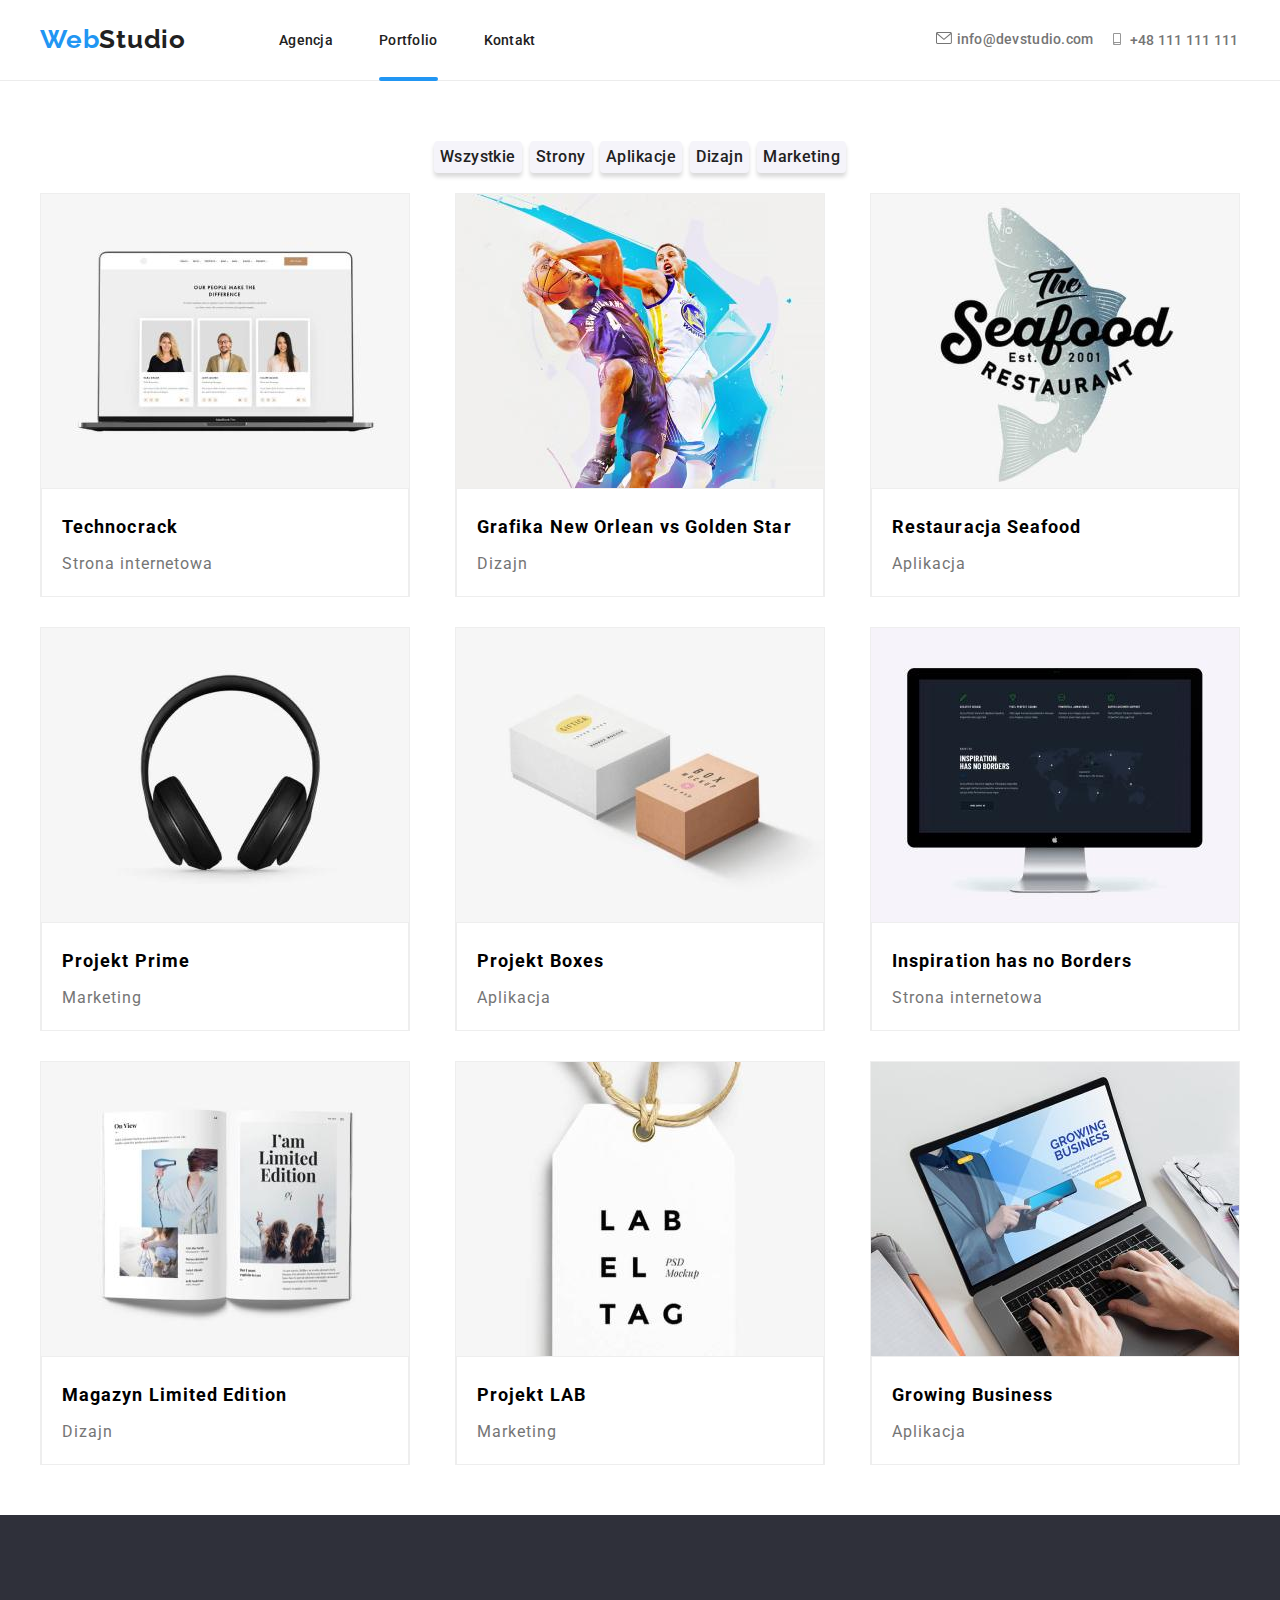
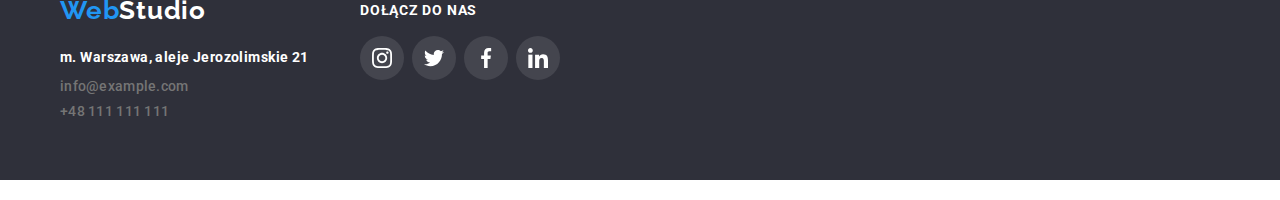
==== commit d788cacf: "Add files via upload" ====
--- a/portfolio.html
+++ b/portfolio.html
@@ -52,13 +52,14 @@
                 <div class="container">
                     <ul class="gallery-list no-decoration">
                         <li class="gallery-item">
-                            <div class="overlay">
-                                <p>Technocrack jest popularną platformą wykorzystywaną do rozpowszechniania koronawirusa.
-                                Firmy wykorzystują tę platformę do celów szpiegowskich i ataków na niezabezpieczone serwery konkurencji
-                                </p>
-                            </div>
+                            
                             <figure class="gallery-picture">
                                 <img alt="Dizajn" src="images/technocrack.jpg" width="370" height="294"/>
+                                <div class="overlay">
+                                    <p>Technocrack jest popularną platformą wykorzystywaną do rozpowszechniania koronawirusa.
+                                    Firmy wykorzystują tę platformę do celów szpiegowskich i ataków na niezabezpieczone serwery konkurencji
+                                    </p>
+                                </div>
                                     <figcaption class="gallery-description">
                                         <h3 class="gallery-description-tittle">Technocrack</h3>
                                         <p class="gallery-description-type">Strona internetowa</p>
@@ -66,13 +67,14 @@
                             </figure>
                         </li>  
                         <li class="gallery-item">  
-                            <div class="overlay">
-                                <p>Technocrack jest popularną platformą wykorzystywaną do rozpowszechniania koronawirusa.
-                                Firmy wykorzystują tę platformę do celów szpiegowskich i ataków na niezabezpieczone serwery konkurencji
-                                </p>
-                            </div>
+                            
                             <figure class="gallery-picture">
                                 <img alt="Dizajn" src="images/graphic.jpg" width="370" height="294"/>
+                                <div class="overlay">
+                                    <p>Technocrack jest popularną platformą wykorzystywaną do rozpowszechniania koronawirusa.
+                                    Firmy wykorzystują tę platformę do celów szpiegowskich i ataków na niezabezpieczone serwery konkurencji
+                                    </p>
+                                </div>
                                     <figcaption class="gallery-description">
                                         <h3 class="gallery-description-tittle">Grafika New Orlean vs Golden Star</h3>
                                         <p class="gallery-description-type">Dizajn</p>
@@ -80,13 +82,14 @@
                             </figure>
                         </li>  
                         <li class="gallery-item">   
-                            <div class="overlay">
-                                <p>Technocrack jest popularną platformą wykorzystywaną do rozpowszechniania koronawirusa.
-                                Firmy wykorzystują tę platformę do celów szpiegowskich i ataków na niezabezpieczone serwery konkurencji
-                                </p>
-                            </div>   
+                              
                             <figure class="gallery-picture">
                                 <img alt="Aplikacja" src="images/seafood.jpg" width="370" height="294"/>
+                                <div class="overlay">
+                                    <p>Technocrack jest popularną platformą wykorzystywaną do rozpowszechniania koronawirusa.
+                                    Firmy wykorzystują tę platformę do celów szpiegowskich i ataków na niezabezpieczone serwery konkurencji
+                                    </p>
+                                </div> 
                                     <figcaption class="gallery-description">
                                         <h3 class="gallery-description-tittle">Restauracja Seafood</h3>
                                         <p class="gallery-description-type">Aplikacja</p>
@@ -94,13 +97,14 @@
                             </figure>
                         </li>
                         <li class="gallery-item">  
-                            <div class="overlay">
-                                <p>Technocrack jest popularną platformą wykorzystywaną do rozpowszechniania koronawirusa.
-                                Firmy wykorzystują tę platformę do celów szpiegowskich i ataków na niezabezpieczone serwery konkurencji
-                                </p>
-                            </div>  
+                            
                             <figure class="gallery-picture">
                                 <img  alt="Marketing" src="images/prime.jpg" width="370" height="294"/>
+                                <div class="overlay">
+                                    <p>Technocrack jest popularną platformą wykorzystywaną do rozpowszechniania koronawirusa.
+                                    Firmy wykorzystują tę platformę do celów szpiegowskich i ataków na niezabezpieczone serwery konkurencji
+                                    </p>
+                                </div>  
                                     <figcaption class="gallery-description">
                                         <h3 class="gallery-description-tittle">Projekt Prime</h3>
                                         <p class="gallery-description-type">Marketing</p>
@@ -108,13 +112,14 @@
                             </figure>
                         </li>
                         <li class="gallery-item">  
-                            <div class="overlay">
-                                <p>Technocrack jest popularną platformą wykorzystywaną do rozpowszechniania koronawirusa.
-                                Firmy wykorzystują tę platformę do celów szpiegowskich i ataków na niezabezpieczone serwery konkurencji
-                                </p>
-                            </div>  
+                              
                             <figure class="gallery-picture">
                                 <img alt="Aplikacja" src="images/boxes.jpg" width="370" height="294"/>
+                                <div class="overlay">
+                                    <p>Technocrack jest popularną platformą wykorzystywaną do rozpowszechniania koronawirusa.
+                                    Firmy wykorzystują tę platformę do celów szpiegowskich i ataków na niezabezpieczone serwery konkurencji
+                                    </p>
+                                </div>
                                     <figcaption class="gallery-description">
                                         <h3 class="gallery-description-tittle">Projekt Boxes</h3>
                                         <p class="gallery-description-type">Aplikacja</p>
@@ -122,13 +127,14 @@
                             </figure>
                         </li>
                         <li class="gallery-item">   
-                            <div class="overlay">
-                                <p>Technocrack jest popularną platformą wykorzystywaną do rozpowszechniania koronawirusa.
-                                Firmy wykorzystują tę platformę do celów szpiegowskich i ataków na niezabezpieczone serwery konkurencji
-                                </p>
-                            </div> 
+                             
                             <figure class="gallery-picture">
                                 <img alt="Strona internetowa" src="images/inspiration.jpg" width="370" height="294"/>
+                                <div class="overlay">
+                                    <p>Technocrack jest popularną platformą wykorzystywaną do rozpowszechniania koronawirusa.
+                                    Firmy wykorzystują tę platformę do celów szpiegowskich i ataków na niezabezpieczone serwery konkurencji
+                                    </p>
+                                </div>
                                     <figcaption class="gallery-description">
                                         <h3 class="gallery-description-tittle">Inspiration has no Borders</h3>
                                         <p class="gallery-description-type">Strona internetowa</p>
@@ -136,13 +142,14 @@
                             </figure>
                         </li>
                         <li class="gallery-item">   
-                            <div class="overlay">
-                                <p>Technocrack jest popularną platformą wykorzystywaną do rozpowszechniania koronawirusa.
-                                Firmy wykorzystują tę platformę do celów szpiegowskich i ataków na niezabezpieczone serwery konkurencji
-                                </p>
-                            </div> 
+                            
                             <figure class="gallery-picture">
                                 <img alt="Dizajn" src="images/magazine.jpg" width="370" height="294"/>
+                                <div class="overlay">
+                                    <p>Technocrack jest popularną platformą wykorzystywaną do rozpowszechniania koronawirusa.
+                                    Firmy wykorzystują tę platformę do celów szpiegowskich i ataków na niezabezpieczone serwery konkurencji
+                                    </p>
+                                </div> 
                                     <figcaption class="gallery-description">
                                         <h3 class="gallery-description-tittle">Magazyn Limited Edition</h3>
                                         <p class="gallery-description-type">Dizajn</p>
@@ -150,13 +157,14 @@
                             </figure>
                         </li>  
                         <li class="gallery-item">    
-                            <div class="overlay">
-                                <p>Technocrack jest popularną platformą wykorzystywaną do rozpowszechniania koronawirusa.
-                                Firmy wykorzystują tę platformę do celów szpiegowskich i ataków na niezabezpieczone serwery konkurencji
-                                </p>
-                            </div>
+                            
                             <figure class="gallery-picture">
                                 <img alt="Marketing" src="images/lab.jpg" width="370" height="294"/>
+                                <div class="overlay">
+                                    <p>Technocrack jest popularną platformą wykorzystywaną do rozpowszechniania koronawirusa.
+                                    Firmy wykorzystują tę platformę do celów szpiegowskich i ataków na niezabezpieczone serwery konkurencji
+                                    </p>
+                                </div>
                                     <figcaption class="gallery-description">
                                         <h3 class="gallery-description-tittle">Projekt LAB</h3>
                                         <p class="gallery-description-type">Marketing</p>
@@ -164,13 +172,14 @@
                             </figure>
                         </li>
                         <li class="gallery-item"> 
-                            <div class="overlay">
-                                <p>Technocrack jest popularną platformą wykorzystywaną do rozpowszechniania koronawirusa.
-                                Firmy wykorzystują tę platformę do celów szpiegowskich i ataków na niezabezpieczone serwery konkurencji
-                                </p>
-                            </div>   
+                             
                             <figure class="gallery-picture">
                                 <img alt="Aplikacja" src="images/business.jpg" width="370" height="294"/>
+                                <div class="overlay">
+                                    <p>Technocrack jest popularną platformą wykorzystywaną do rozpowszechniania koronawirusa.
+                                    Firmy wykorzystują tę platformę do celów szpiegowskich i ataków na niezabezpieczone serwery konkurencji
+                                    </p>
+                                </div>  
                                     <figcaption class="gallery-description">
                                         <h3 class="gallery-description-tittle">Growing Business</h3>
                                         <p class="gallery-description-type">Aplikacja</p>
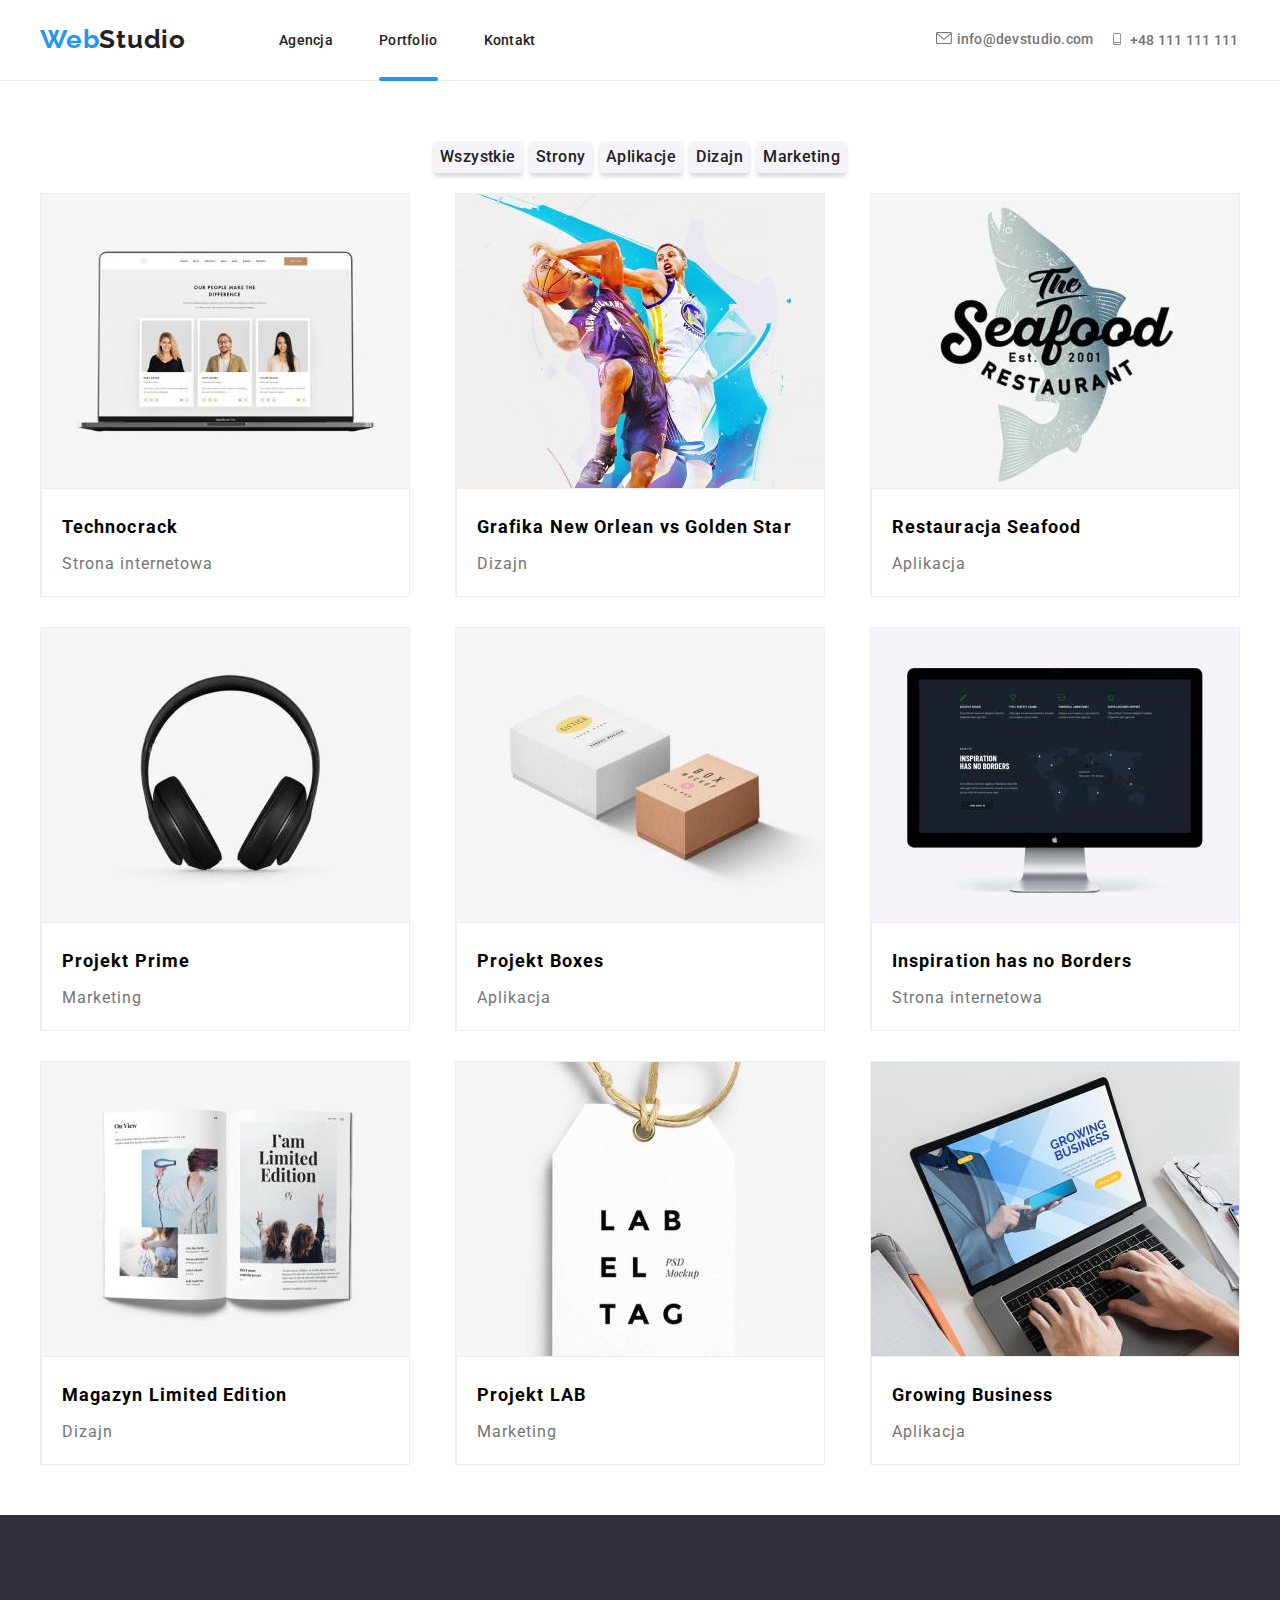
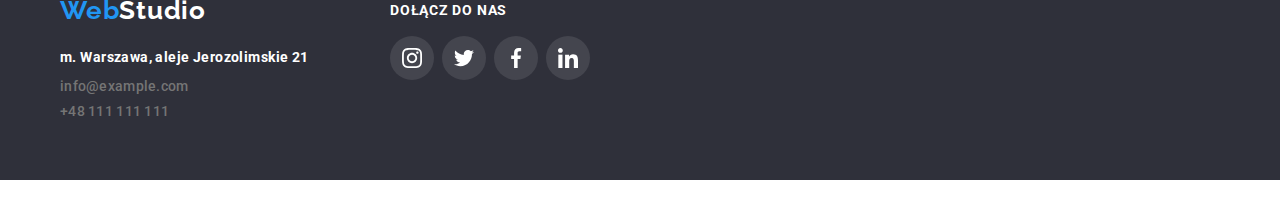
==== commit a40c4e6d: "Add files via upload" ====
--- a/portfolio.html
+++ b/portfolio.html
@@ -52,9 +52,9 @@
                 <div class="container">
                     <ul class="gallery-list no-decoration">
                         <li class="gallery-item">
-                            
-                            <figure class="gallery-picture">
-                                <img alt="Dizajn" src="images/technocrack.jpg" width="370" height="294"/>
+                            <figure class="gallery-picture">
+                            
+                                <img alt="Dizajn" src="images/technocrack.jpg" width="370" height="294">
                                 <div class="overlay">
                                     <p>Technocrack jest popularną platformą wykorzystywaną do rozpowszechniania koronawirusa.
                                     Firmy wykorzystują tę platformę do celów szpiegowskich i ataków na niezabezpieczone serwery konkurencji
--- a/css/styles.css
+++ b/css/styles.css
@@ -1,1510 +1,1525 @@
 :root {
-  --main-font: 'Roboto', sans-serif;
-  --secondary-font: 'Raleway', sans-serif;
-  --main-color: #2196f3;
-}
-
-body {
-  font-family: var(--main-font);
-}
-
-h1,
-h2,
-h3,
-h4,
-h5,
-h6,
-ul,
-p {
-  margin: 0;
-}
-
-p,
-ul {
-  padding: 0;
-}
-
-img {
-  display: block;
-}
-
-.no-decoration {
-  text-decoration: none;
-  list-style-type: none;
-}
-
-.container {
-  width: 1200px;
+    --main-font: 'Roboto', sans-serif;
+    --secondary-font: 'Raleway', sans-serif;
+    --main-color: #2196f3;
+  }
+  
+  body {
+    font-family: var(--main-font);
+  }
+  
+  h1,
+  h2,
+  h3,
+  h4,
+  h5,
+  h6,
+  ul,
+  p {
+    margin: 0;
+  }
+  
+  p,
+  ul {
+    padding: 0;
+  }
+  
+  img {
+    display: block;
+  }
+  
+  .no-decoration {
+    text-decoration: none;
+    list-style-type: none;
+  }
+  
+  .container {
+    width: 1200px;
+    align-items: center;
+    margin: 0 auto;
+  
+  }
+  
+  .section {
+    padding-top: 20px;
+    padding-bottom: 20px;
+  }
+  
+  .menu-item {
+  
+    max-width: 200px;
+    margin-left: 0px;
+    margin-right: 15px;
+    display: flex;
+    padding-right: 0px;
+  }
+  
+  .menu-item :hover {
+    fill:#2196f3;
+    color: #2196f3;
+  }
+  
+  .menu-item-2 {
+  
+    max-width: 200px;
+    margin-left: 0px;
+    margin-right: 0px;
+    
+    padding-right: 0px;
+  }
+  
+  .menu-item-2 :hover svg {
+    fill:#2196f3;
+    color: #2196f3;
+  }
+  
+  
+  .menu {
+    margin-top: 0px;
+    margin-right: 0px;
+   color: var(--text-grey);
+   margin-left: 400px;
   align-items: center;
-  margin: 0 auto;
-
-}
-
-.section {
-  padding-top: 20px;
-  padding-bottom: 20px;
-}
-
-.menu-item {
-
-  max-width: 200px;
-  margin-left: 0px;
-  margin-right: 15px;
-  display: flex;
-  padding-right: 0px;
-}
-
-.menu-item :hover {
-  fill:#2196f3;
-  color: #2196f3;
-}
-
-.menu-item-2 {
-
-  max-width: 200px;
-  margin-left: 0px;
-  margin-right: 0px;
-  
-  padding-right: 0px;
-}
-
-.menu-item-2 :hover svg {
-  fill:#2196f3;
-  color: #2196f3;
-}
-
-
-.menu {
-  margin-top: 0px;
-  margin-right: 0px;
- color: var(--text-grey);
- margin-left: 400px;
-align-items: center;
-justify-content: flex-end;
- height: 80px;
- display: flex;
-}
-
-.header .container,
-.navigation,
-.navigation-list {
-  display: flex;
-  align-items: center;
-  height: 80px;
-}
-
-.header {
-  border-bottom: 1px solid #ececec;
-}
-
-.header .logo {
-  margin-top: 54px;
-  margin-right: 93px;
-  margin-bottom: 25px;
-  margin-left: 0;
-}
-
-.navigation-list-item:not(:last-child) {
-  margin-right: 46px;
-  color: var(--main-color);
-}
-
-.contact-list-item:not(:last-child) {
-  margin-right: 46px;
-  color: var(--main-color);
-}
-
-.header ul {
-  list-style-type: none;
-}
-
-.header .contact-link:not(:last-child) {
-  margin-top: 50px;
-  margin-left: auto;
-  margin-right: 50px;
-  color: (--main-color);
-}
-
-.navigation-link:hover,
-.navigation-link:focus {
-  color: var(--main-color);
-}
-
-.header {
-  color: #212121;
-}
-
-.navigation-link {
-  letter-spacing: 0.02em;
-  line-height: 1.14;
-  text-decoration: none;
-  font-family: var(--main-font);
-  font-weight: 500;
-  font-size: 14px;
-}
-
-.navigation-link {
-  color: #212121;
-}
-
-.navigation-link-active {
-  color: var(--main-color);
-}
-
-.navigation-link.current {
-  color: var(--main-color);
-}
-
-.header-contact-link.current {
-color: var(--main-color);
-fill: #2196f3;
-}
-
-.header-contact-link:hover svg
-.header-contact-link:focus svg {
+  justify-content: flex-end;
+   height: 80px;
+   display: flex;
+  }
+  
+  .header .container,
+  .navigation,
+  .navigation-list {
+    display: flex;
+    align-items: center;
+    height: 80px;
+  }
+  
+  .header {
+    border-bottom: 1px solid #ececec;
+  }
+  
+  .header .logo {
+    margin-top: 54px;
+    margin-right: 93px;
+    margin-bottom: 25px;
+    margin-left: 0;
+  }
+  
+  .navigation-list-item:not(:last-child) {
+    margin-right: 46px;
+    color: var(--main-color);
+  }
+  
+  .contact-list-item:not(:last-child) {
+    margin-right: 46px;
+    color: var(--main-color);
+  }
+  
+  .header ul {
+    list-style-type: none;
+  }
+  
+  .header .contact-link:not(:last-child) {
+    margin-top: 50px;
+    margin-left: auto;
+    margin-right: 50px;
+    color: (--main-color);
+  }
+  
+  .navigation-link:hover,
+  .navigation-link:focus {
+    color: var(--main-color);
+  }
+  
+  .header {
+    color: #212121;
+  }
+  
+  .navigation-link {
+    letter-spacing: 0.02em;
+    line-height: 1.14;
+    text-decoration: none;
+    font-family: var(--main-font);
+    font-weight: 500;
+    font-size: 14px;
+  }
+  
+  .navigation-link {
+    color: #212121;
+  }
+  
+  .navigation-link-active {
+    color: var(--main-color);
+  }
+  
+  .navigation-link.current {
+    color: var(--main-color);
+  }
+  
+  .header-contact-link.current {
   color: var(--main-color);
   fill: #2196f3;
   }
-
-
-.hero-section {
-  padding-top: 70px;
-}
-
-.hero {
-  background-image: linear-gradient(
-    rgba(47, 48, 58, 0.4),
-    rgba(47, 48, 58, 0.4)),url(../images/team.jpg);
-  background-size: cover;
-  background-position: center;
-  max-height: 600px;
-  max-width: 1600px;
-  margin: auto;
-  padding-top: 0;
-}
-
-.hero .container {
-  display: flex;
-  flex-direction: column;
-  align-items: center;
-  justify-content: center;
-}
-
-.hero-banner {
-  color: #ffffff;
-  font-size: 44px;
-  line-height: 1.36;
-  font-weight: 900;
-  letter-spacing: 0.06em;
-  flex-wrap: wrap;
-  max-width: 696px;
-  text-align: center;
-  margin-top: 200px;
-}
-
-.hero-button:hover,
-.hero-button:focus {
-  color: #ffffff;
-  background-color: var(--main-color);
-  font-size: 16px;
-}
-
-.hero-button:hover {
-  cursor: pointer;
-}
-
-.hero-button {
-  font-size: 16px;
-  text-align: center;
-  color: #ffffff;
-  background-color: var(--main-color);
-  line-height: 1.88;
-  font-weight: 700;
-  letter-spacing: 0.06em;
-  box-shadow: 0px 4px 4px rgba(0, 0, 0, 0.15);
-  border-radius: 4px;
-  margin-top: 40px;
-  margin-bottom: 200px;
-  border:none;
-  padding: 12px 40px;
-}
-
-
-.hero-button-text {
-  padding: 10px 41px 10px 42px;
-}
-
-.lorem-list {
-  display: flex;
-  flex-wrap: wrap;
-  padding-bottom: 50px;
-  padding-top: 50px;
-}
-
-.lorem-item {
-  flex-basis: calc((100% - 90px) / 4);
-}
-
-.lorem-item:not(:first-child) {
-  margin-left: 30px;
-}
-
-.lorem-tittle,
-.lorem-text {
-  font-size: 14px;
-  letter-spacing: 0.03em;
-}
-
-.lorem-tittle {
-  line-height: 1.88;
-  font-weight: 700;
-  margin-bottom: 10px;
-}
-
-.lorem-text {
-  line-height: 1.71;
-  color: #757575;
-}
-
-.lorem-banner {
-  margin: 94px auto 50px;
-  max-width: 353px;
-  font-size: 36px;
-  text-align: center;
-  line-height: 1.16;
-  font-weight: 700;
-  letter-spacing: 0.03em;
- 
-}
-
-.lorem-gallery {
-  display: flex;
-  flex-wrap: wrap;
-  justify-content: center;
-}
-
-.lorem-gallery-item {
-  flex-basis: calc((100% - 60px) / 3);
-  margin-left: auto;
-  margin-right: auto;
-  width: 400px;
-  height: 481px;
-}
-
-.lorem-gallery-item:not(:first-child) {
-  margin-left: 30px;
-}
-.about-us-list {
-  display: flex;
-  flex-wrap: wrap;
-}
-
-.about-us-item {
-  flex-basis: calc((100% - 90px) / 4);
-  padding-bottom: 50px;
-  font-size: 36px;
-}
-
-.about-us-item:not(:first-child) {
-  margin-left: 30px;
-  
-}
-
-.about-us-tittle,
-.about-us-text {
-  font-size: 14px;
-  letter-spacing: 0.03em;
-}
-
-.about-us-tittle {
-  line-height: 1.88;
-  font-weight: 700;
-  margin-bottom: 10px;
-}
-
-.about-us-text {
-  line-height: 1.71;
-  color: #757575;
-}
-
-.about-us-banner {
-  margin: 94px auto 50px;
-  max-width: 353px;
-  font-size: 36px;
-  text-align: center;
-  line-height: 1.16;
-  font-weight: 700;
-  letter-spacing: 0.03em;
- 
-}
-
-.about-us-gallery {
-  display: flex;
-  flex-wrap: wrap;
-  justify-content: space-between;
-}
-
-
-.about-us-gallery-item {
-  flex-basis: calc((100% - 60px) / 3);
-  padding: 0px;
-  width: 370px;
-  height: 294px;
-}
-
-
-.about-us-section {
-  background-color: #ffffff;
-  font-weight: 700;
-  font-size: 36px;
-  text-align: center;
-  line-height: 1.16;
-  font-weight: 700;
-  letter-spacing: 0.03em;
-  margin-left: auto;
-  margin-right: auto;
-  padding-top: 50px;
-  padding-bottom: 50px;
-  display: block;
- 
-}
-
-.about-us-overlay {
-  width: 370px;
-  height: 70px;
-  bottom: 0;
-  background: rgba(47, 48, 58, 0.8);
-  position: absolute;
-  font-weight: 700;
-  font-size: 14px;
-  line-height: 1.14;
-  justify-content: center;
-  align-items: center;
-  letter-spacing: 0.03em;
-  text-transform: uppercase;
-  color: #fff;
-  display: flex;
-  overflow: hidden;
-}
-  
-  .about-us-overlay-container {
+  
+  .header-contact-link:hover svg
+  .header-contact-link:focus svg {
+    color: var(--main-color);
+    fill: #2196f3;
+    }
+  
+  
+  .hero-section {
+    padding-top: 70px;
+  }
+  
+  .hero {
+    background-image: linear-gradient(
+      rgba(47, 48, 58, 0.4),
+      rgba(47, 48, 58, 0.4)),url(../images/team.jpg);
+    background-size: cover;
+    background-position: center;
+    max-height: 600px;
+    max-width: 1600px;
+    margin: auto;
+    padding-top: 0;
+  }
+  
+  .hero .container {
+    display: flex;
+    flex-direction: column;
+    align-items: center;
+    justify-content: center;
+  }
+  
+  .hero-banner {
+    color: #ffffff;
+    font-size: 44px;
+    line-height: 1.36;
+    font-weight: 900;
+    letter-spacing: 0.06em;
+    flex-wrap: wrap;
+    max-width: 696px;
+    text-align: center;
+    margin-top: 200px;
+  }
+  
+  .hero-button:hover,
+  .hero-button:focus {
+    color: #ffffff;
+    background-color: var(--main-color);
+    font-size: 16px;
+  }
+  
+  .hero-button:hover {
+    cursor: pointer;
+  }
+  
+  .hero-button {
+    font-size: 16px;
+    text-align: center;
+    color: #ffffff;
+    background-color: var(--main-color);
+    line-height: 1.88;
+    font-weight: 700;
+    letter-spacing: 0.06em;
+    box-shadow: 0px 4px 4px rgba(0, 0, 0, 0.15);
+    border-radius: 4px;
+    margin-top: 40px;
+    margin-bottom: 200px;
+    border:none;
+    padding: 12px 40px;
+  }
+  
+  
+  .hero-button-text {
+    padding: 10px 41px 10px 42px;
+  }
+  
+  .lorem-list {
+    display: flex;
+    flex-wrap: wrap;
+    padding-bottom: 50px;
+    padding-top: 50px;
+  }
+  
+  .lorem-item {
+    flex-basis: calc((100% - 90px) / 4);
+  }
+  
+  .lorem-item:not(:first-child) {
+    margin-left: 30px;
+  }
+  
+  .lorem-tittle,
+  .lorem-text {
+    font-size: 14px;
+    letter-spacing: 0.03em;
+  }
+  
+  .lorem-tittle {
+    line-height: 1.88;
+    font-weight: 700;
+    margin-bottom: 10px;
+  }
+  
+  .lorem-text {
+    line-height: 1.71;
+    color: #757575;
+  }
+  
+  .lorem-banner {
+    margin: 94px auto 50px;
+    max-width: 353px;
+    font-size: 36px;
+    text-align: center;
+    line-height: 1.16;
+    font-weight: 700;
+    letter-spacing: 0.03em;
+   
+  }
+  
+  .lorem-gallery {
+    display: flex;
+    flex-wrap: wrap;
+    justify-content: center;
+  }
+  
+  .lorem-gallery-item {
+    flex-basis: calc((100% - 60px) / 3);
+    margin-left: auto;
+    margin-right: auto;
+    width: 400px;
+    height: 481px;
+  }
+  
+  .lorem-gallery-item:not(:first-child) {
+    margin-left: 30px;
+  }
+  .about-us-list {
+    display: flex;
+    flex-wrap: wrap;
+  }
+  
+  .about-us-item {
+    flex-basis: calc((100% - 90px) / 4);
+    padding-bottom: 50px;
+    font-size: 36px;
+  }
+  
+  .about-us-item:not(:first-child) {
+    margin-left: 30px;
+    
+  }
+  
+  .about-us-tittle,
+  .about-us-text {
+    font-size: 14px;
+    letter-spacing: 0.03em;
+  }
+  
+  .about-us-tittle {
+    line-height: 1.88;
+    font-weight: 700;
+    margin-bottom: 10px;
+  }
+  
+  .about-us-text {
+    line-height: 1.71;
+    color: #757575;
+  }
+  
+  .about-us-banner {
+    margin: 94px auto 50px;
+    max-width: 353px;
+    font-size: 36px;
+    text-align: center;
+    line-height: 1.16;
+    font-weight: 700;
+    letter-spacing: 0.03em;
+   
+  }
+  
+  .about-us-gallery {
+    display: flex;
+    flex-wrap: wrap;
+    justify-content: space-between;
+  }
+  
+  
+  .about-us-gallery-item {
+    flex-basis: calc((100% - 60px) / 3);
+    padding: 0px;
+    width: 370px;
+    height: 294px;
+  }
+  
+  
+  .about-us-section {
+    background-color: #ffffff;
+    font-weight: 700;
+    font-size: 36px;
+    text-align: center;
+    line-height: 1.16;
+    font-weight: 700;
+    letter-spacing: 0.03em;
+    margin-left: auto;
+    margin-right: auto;
+    padding-top: 50px;
+    padding-bottom: 50px;
+    display: block;
+   
+  }
+  
+  .about-us-overlay {
+    width: 370px;
+    height: 70px;
+    bottom: 0;
+    background: rgba(47, 48, 58, 0.8);
+    position: absolute;
+    font-weight: 700;
+    font-size: 14px;
+    line-height: 1.14;
+    justify-content: center;
+    align-items: center;
+    letter-spacing: 0.03em;
+    text-transform: uppercase;
+    color: #fff;
+    display: flex;
+    overflow: hidden;
+  }
+    
+    .about-us-overlay-container {
+      position: relative;
+    }
+  
+    .about-us-gallery-description {
     position: relative;
-  }
-
-  .about-us-gallery-description {
-  position: relative;
-  margin: 10px;
-  overflow: hidden;
-  background-color: #fff;
-  box-shadow: #2f303a 
-}
-
-.thumb > .label {
-  position: absolute;
-  top: 0;
-  right: 0;
-  margin: 0;
-  padding: 8px 16px;
-
-
-  font-family: sans-serif;
-  font-size: 24px;
-  background-color: #2196f3;
-  color: #fff;
-}
-  
-
-.team-section {
-  background-color: #f5f4fa;
-  font-weight: 700;
-}
-
-.team-banner {
-  padding-top: 100px;
-  margin: 0 auto 50px;
-  max-width: 211px;
-  font-size: 36px;
-  line-height: 1.16;
-  
-}
-
-.team-description {
-  font-size: 16px;
-  line-height: 1.19;
- 
-}
-
-.team-banner,
-.team-description {
-  text-align: center;
-  letter-spacing: 0.03em;
-}
-
-.team-banner,
-.team-description-name {
-  font-weight: 700;
-}
-
-.team-description-job {
-  color: #757575;
-  margin-top: 10px;
-}
-
-.team-description-name {
-  margin-top: 30px;
-}
-
-.team-gallery {
-  display: flex;
-  flex-wrap: wrap;
-  justify-content: center;
-}
-
-.team-gallery-item-item {
-  margin: 0;
-  padding-bottom: 30px;
-  background: #ffffff;
-  box-shadow: 0px 1px 3px rgba(0, 0, 0, 0.12), 0px 1px 1px rgba(0, 0, 0, 0.14),
-    0px 2px 1px rgba(0, 0, 0, 0.2);
-  border-radius: 0px 0px 4px 4px;
-}
-
-.team-gallery-item-item {
-
-  flex-basis: calc((100% - 90px) / 4);
-}
-
-.team-gallery-item:not(:first-child) {
-  margin-left: 30px;
-  margin-bottom: 70px;
-}
-
-.footer {
-  background-color: #2f303a;
-}
-
-.contact {
-  display: flex;
-  flex-direction: column;
-}
-
-.footer .logo {
-  margin-top: 60px;
-  margin-right: auto;
-  margin-bottom: 20px;
-  margin-left: 0;
-}
-
-.footer .contact-place,
-.footer .contact-link:not(:last-child) {
-  margin-right: auto;
-  margin-bottom: 9px;
-  width: auto;
-}
-
-.footer .contact-link:last-child {
-  margin-right: auto;
-  margin-bottom: 60px;
-}
-
-.logo {
-  font-size: 26px;
-  line-height: 1.2;
-  color: #212121;
-  font-family: var(--secondary-font);
-  font-style: normal;
-  font-weight: 700;
-  letter-spacing: 0.03em;
-}
-
-.logo-first {
-  color: var(--main-color);
-  font-size: 26px;
-  font-family: var(--secondary-font);
-  font-weight: 700;
-  letter-spacing: 0.03em;
-  line-height: 30.52px;
-}
-
-.contact-link:hover,
-.contact-link:focus {
-  color: var(--main-color);
-}
-
-.contact-link {
-  letter-spacing: 0.02em;
-  line-height: 1.14;
-  text-decoration: none;
-  font-family: var(--main-font);
-  font-weight: 500;
-  font-size: 14px;
-  color: #757575;
-}
-
-.contact-place {
-  font-size: 14px;
-  line-height: 1.71;
-  letter-spacing: 0.03em;
-  font-style: normal;
-  width: auto;
-}
-
-.logo-second,
-.contact-place {
-  color: #ffffff;
-}
-
-.hero-banner,
-.about-us-tittle {
-  text-transform: uppercase;
-}
-
-
-.social-links {
-  font-weight: 600;
-  font-size: 11px;
-  line-height: 1.364;
-  letter-spacing: 0.2em;
-  color: #303030;
-}
-
-.social-links_link-hover .social-links_link:focus {
-  color: var(--main-color);
-}
-
-.social-list {
-  display: flex;
-  align-items: center;
-  justify-content: space-between;
-}
-.social-list_link {
-  display: block;
-  width: 44px;
-  height: 44px;
-  background-color: #fff;
-  border-radius: 50%;
-}
-
-.social-icon-i {
-  width: 10.28px;
-  height: 10.28px;
-}
-
-.social-icon-t {
-  width: 20px;
-  height: 16.25px;
-}
-
-.social-icon-f {
-  width: 10px;
-  height: 20px;
-}
-
-.social-icon-l {
-  width: 4.15px;
-  height: 13.35px;
-}
-
-.social-icon:hover,
-.social-icon:focus {
-  fill: var(--main-color);
-}
-
-
-.services-section {
-  background-color: #ffffff;
-  padding: 0px;
-  height: 20%;
- 
-}
-.services-list {
-  display: flex;
-  justify-content: center;
-  margin-bottom: 0px;
-  padding-top: 40px;
-}
-
-.services-list-button:hover,
-.services-list-button:focus {
-  color: #ffffff;
-  background-color: var(--main-color);
-  font-size: 16px;
-}
-
-.services-list-button:hover {
-  cursor: pointer;
-}
-
-.services-list-button {
-  font-size: 16px;
-  text-align: center;
-  color: #212121;
-  line-height: 26px;
-  font-weight: 500;
-  letter-spacing: 0.03em;
-  box-shadow: 0px 4px 4px rgba(0, 0, 0, 0.15);
-  background: #f5f4fa;
-  border-radius: 4px;
-  border: 0;
-}
-
-.services-list li:not(:first-child) {
-  margin-left: 8px;
-}
-
-.services-list-button-text {
-  padding: 6px 0px;
-}
-
-.services-gallery-description-type {
-  font-size: 16px;
-  color: #757575;
-  padding-bottom: 20px;
-}
-
-.services-gallery-description-tittle {
-  font-size: 18px;
-  line-height: 2;
-  font-weight: 700;
-  padding-top: 20px;
-  margin-bottom: 4px;
-}
-
-.services-list-button,
-.services-gallery-description-type {
-  line-height: 1.88;
-}
-
-.services-gallery-description-tittle,
-.services-gallery-description-type {
-  letter-spacing: 0.06em;
-}
-
-.services-gallery-description {
-  border: 1px solid #eeeeee;
-  max-width: 370px;
-}
-
-.services-gallery-item:nth-child(-n + 6) {
-  margin-bottom: 30px;
-}
-
-.services-gallery {
-  display: flex;
-  flex-wrap: wrap;
-  margin-right: -30px;
-}
-
-.services-gallery-picture {
-  background: #ffffff;
-  margin: 0 30px 0 0;
-}
-
-.gallery-section {
-  background-color: #ffffff;
-  padding: 0px;
-  display: flex;
-}
-
-.gallery-list {
-  margin-left: 0%;
-  margin-right: 0%;
-  display: flex;
-  flex-wrap: wrap;
-  justify-content: space-between;
-  margin-bottom: 20px;
-}
-
-.gallery-list-button:hover,
-.gallery-list-button:focus {
-  color: #ffffff;
-  background-color: var(--main-color);
-  font-size: 16px;
-}
-
-.gallery-list-button:hover {
-  cursor: pointer;
-}
-
-.gallery-list-button {
-  font-size: 16px;
-  text-align: center;
-  color: #212121;
-  line-height: 26px;
-  font-weight: 500;
-  letter-spacing: 0.03em;
-  box-shadow: 0px 4px 4px rgba(0, 0, 0, 0.15);
-  background: #f5f4fa;
-  border-radius: 4px;
-  border: 0;
-}
-
-
-.gallery-list-button-text {
-  padding: 10px 22px;
-}
-
-.gallery-description {
-  padding-bottom: 20px;
-  padding-left: 0;
-}
-.gallery-description-type {
-  font-size: 16px;
-  color: #757575;
-  padding-bottom: 20px;
-  padding-top: 0px;
-  font-weight: 400;
-}
-
-.gallery-description-tittle {
-  font-size: 18px;
-  line-height: 2;
-  font-weight: 700;
-  padding-top: 20px;
-  margin-bottom: 4px;
-  padding-bottom: 0px;
-  padding-left: 20px;
-}
-
-.gallery-list-button,
-.gallery-description-type {
-  line-height: 1.88;
-  padding-left: 20px;
-}
-
-.gallery-description-tittle,
-.gallery-description-type {
-  letter-spacing: 0.06em;
-}
-
-.gallery-description {
-  border: 1px solid #eeeeee;
-  max-width: 370px;
-}
-
-.gallery-list {
-  display: flex;
-  flex-wrap: wrap;
-  margin-right: 0px;
-}
-
-.gallery-item {
-  margin-left: 0%;
-  margin-right: 0%;
-  border: 1px solid #eeeeee;
-}
-
-.gallery-item {
-  flex-basis: calc((100% - 0px) / 3);
-}
-
-.gallery-picture {
-  margin-top: 0px;
-  display: block;
-  margin-left: 0%;
-  margin-right: 0%;
-}
-
-.icon {
-  height: 12px;
-  width: 21px;
-  color: #757575;
-  fill: #757575;
-  padding-right: 5px;
-
-}
-
-
-.menu-item :hover svg {
-  color: #2196f3;
-  fill: #2196f3;
-}
-
-.icons-list {
-  width: 270px;
-  height: 120px;
-  border-radius: 4px;
-  background-color: #f5f4fa;
-  display: flex;
-  justify-content: center;
-  align-items: center;
-  margin-right: 0;
-  fill:#afb1b8;
-  flex-basis: calc((100% - 90px) / 4);
-}
-
-.icons-graphics :hover svg {
-  color: #2196f3;
-  fill: #2196f3;
-}
-
-.icons-graphics {
-  display: flex;
-fill: #afb1b8;
-}
-
-.team-icons {
-  width: 270px;
-  height: 120px;
-  border-radius: 4px;
-  display: flex;
-  justify-content: center;
-  align-items: center;
-  margin-right: 0;
-  fill: #afb1b8;
-  flex-basis: calc((100% - 90px) / 4);
-}
-
-.ellipse {
-  display: flex;
-  width: 44px;
-  height: 44px;
-  border-radius: 50%;
-  background-color: transparent;
-  justify-content: center;
-  align-items: center;
-}
-
-.team-icons-item {
-  flex-basis: calc((100% - 90px) / 4);
-  display: flex;
-  width: 44px;
-  height: 44px;
-  justify-content: center;
-  align-items: center;
-  margin-left: 0px;
-  border-radius: 50%;
-}
-
-
-.team-icons-item:hover {
-  background-color: #2196f3;
-  fill: #FFFFFF;
-}
-.icons-graphics {
-  width: 70px;
-  height: 53.69px;
-  flex-basis: calc((100% - 90px) / 4);
-  display: flex;
-}
-
-.team-graphics {
-  width: 20px;
-  height: 20px;
-  justify-content: center;
-}
-
-.icons-graphics :hover 
-.icons-graphics :focus {
-  fill: #2196f3;
-}
-
-.icons {
-  display: flex;
-  padding: 0;
-  padding-top: 94px;
-  justify-content: center;
-  margin-bottom: 30px;
-}
-
-.icons li:not(:last-child) {
-  margin-right: 30px;
-}
-
-.clients-banner {
-  display: flex;
-  padding-top: 9px;
-  font-size: 36px;
-  justify-content: center;
-  max-height: 200px;
-}
-
-.clients {
-  max-height: 500px;
-  display: flex;
-}
-
-.clients-icons {
-  
-  justify-content: center;
-  margin-top: 15px;
-  margin-right: 0;
-  width: 170px;
-  height: 92px;
-}
-
-
-.clients-gallery {
-  display: flex;
-  flex-basis: calc((100% - 90px) / 6);
-  justify-content: space-between;
-  margin-top: 50px;
-}
-
-.clients-gallery-item {
-  display: flex;
-  flex-basis: calc((100% - 90px) / 6);
-  padding-bottom: 20px;
-  fill: #afb1b8;
-}
-
-.clients .container {
-  padding-top: 50px;
-  padding-bottom: 50px;
-  
-
-}
-
-.contact-section {
-  display: flex;
-}
-
-.footer-icons-list {
-  width: 200px;
-  border-radius: 4px;
-  display: flex;
-  justify-content: space-between;
-  align-items: flex-start;
-  fill: #ffffff;
-  margin-top: 10px;
-  margin-left: 0px;
-}
-
-.footer-icons {
-  width: 10px;
-  height: 20px;
-}
-.footer-icons-item {
-  flex-basis: calc((100% - 90px) / 4);
-
-}
-
-
-
-.footer-icons-link {
-  display: flex;
-  justify-content: center;
-  align-items: center;
-  width: 44px;
-  height: 44px;
-  margin-left: 0px;
-  border-radius: 50%;
-  background-color: rgba(255, 255, 255, 0.1);
-  color: #ffffff;
-}
-
-.footer-icons-link:hover {
-  background-color:#2196f3;
-
-}
-
-.footer-icons {
-  width: 20px;
-  height: 20px;
-  fill: #fff;
-  display: flex;
-  justify-content: center;
-}
-
-.container-join {
-  width: 200px;
-  font-weight: 700;
-  font-size: 26px;
-  line-height: 30.52px;
-  letter-spacing: 0.03em;
-  color: #fff;
-  display: flex;
-  padding-top: 0px;
-  margin-bottom: 20px;
-  margin-left: 20px;
-  align-items: start;
-  flex-wrap: wrap;
-
-}
-
-.join-us {
-  margin-top: 80px;  
-  display: flex;
-  flex-wrap: wrap;
-  min-width: 200px;
-  font-size: 14px;
-  }
-
-.footer-form input {
-  border: 1px solid rgba(255, 255, 255, 0.3);
-  filter: drop-shadow(0px 4px 4px rgba(0, 0, 0, 0.15));
-  border-radius: 4px;
-  width: 358px;
-  height: 50px;
-  background-color: transparent;
-  color: var(--text-grey);
-  padding: 16px;
-}
-
-.footer-form input::placeholder {
-  font-size: 16px;
-  line-height: 1.25;
-}
-
-.footer-form {
-  font-size: 16px;
-  line-height: 1.25;
-  letter-spacing: 0.03em;
-  color: rgba(255, 255, 255, 0.6);
-  align-items: center;
-}
-
-.footer-form button {
-  width: 200px;
-  height: 50px;
-  box-shadow: 0px 4px 4px #2196f3;
-  border-radius: 4px;
-  align-items: center;
-  border: none;
-  background-color: var(--blue);
-  position: relative;
-}
-
-.signup {
-  font-size: 16px;
-  text-align: center;
-  color: #ffffff;
-  background-color: var(--main-color);
-  line-height: 30px;
-  font-weight: 700;
-  letter-spacing: 0.06em;
-  box-shadow: #2196f3;
-  border-radius: 4px;
-  margin-top: 40px;
-  margin-bottom: 200px;
-}
-
-.submit {
-  width: 200px;
-  height: 50px;
-}
-
-.footer-form button svg {
-  fill: #2196f3;
-  color: #2196f3;
-  width: 24px;
-  height: 24px;
-  right: 32px;
-  top: 12px;
-  position: absolute;
-}
-
-.footer-form button:hover {
-  cursor: pointer;
-}
-
-
-.footer .container {
-  min-width: 280px;
-  font-weight: 700;
-  font-size: 26px;
-  line-height: 30.52px;
-  letter-spacing: 0.03em;
-  color: #fff;
-  display: flex;
-  padding-top: 0px;
-  margin-bottom: 20px;
-  margin-left: 60px;
-  align-items: start;
-  
-}
-
-.footer .contact {
-  font-style: normal;
-  margin-top: 20px;
-  min-width: 280px;
-}
-
-.container-footer-form {
-  width: auto;
-  font-weight: 700;
-  font-size: 14px;
-  line-height: 30.52px;
-  letter-spacing: 0.03em;
-  color: #fff;
-  display: flex;
-  margin-top: 0px;
-  margin-bottom: 20px;
-  margin-left: 70px;
-}
-
-.container-footer-form {
-  margin-top: 80px;  
-  display: flex;
-  flex-wrap: wrap;
-  min-width: 300px;
-  align-items: start;
-  }
-
+    margin: 10px;
+    overflow: hidden;
+    background-color: #fff;
+    box-shadow: #2f303a 
+  }
+  
+  .thumb > .label {
+    position: absolute;
+    top: 0;
+    right: 0;
+    margin: 0;
+    padding: 8px 16px;
+  
+  
+    font-family: sans-serif;
+    font-size: 24px;
+    background-color: #2196f3;
+    color: #fff;
+  }
+    
+  
+  .team-section {
+    background-color: #f5f4fa;
+    font-weight: 700;
+  }
+  
+  .team-banner {
+    padding-top: 100px;
+    margin: 0 auto 50px;
+    max-width: 211px;
+    font-size: 36px;
+    line-height: 1.16;
+    
+  }
+  
+  .team-description {
+    font-size: 16px;
+    line-height: 1.19;
+   
+  }
+  
+  .team-banner,
+  .team-description {
+    text-align: center;
+    letter-spacing: 0.03em;
+  }
+  
+  .team-banner,
+  .team-description-name {
+    font-weight: 700;
+  }
+  
+  .team-description-job {
+    color: #757575;
+    margin-top: 10px;
+  }
+  
+  .team-description-name {
+    margin-top: 30px;
+  }
+  
+  .team-gallery {
+    display: flex;
+    flex-wrap: wrap;
+    justify-content: center;
+  }
+  
+  .team-gallery-item-item {
+    margin: 0;
+    padding-bottom: 30px;
+    background: #ffffff;
+    box-shadow: 0px 1px 3px rgba(0, 0, 0, 0.12), 0px 1px 1px rgba(0, 0, 0, 0.14),
+      0px 2px 1px rgba(0, 0, 0, 0.2);
+    border-radius: 0px 0px 4px 4px;
+  }
+  
+  .team-gallery-item-item {
+  
+    flex-basis: calc((100% - 90px) / 4);
+  }
+  
+  .team-gallery-item:not(:first-child) {
+    margin-left: 30px;
+    margin-bottom: 70px;
+  }
+  
+  .footer {
+    background-color: #2f303a;
+  }
+  
+  .contact {
+    display: flex;
+    flex-direction: column;
+  }
+  
+  .footer .logo {
+    margin-top: 60px;
+    margin-right: auto;
+    margin-bottom: 20px;
+    margin-left: 0;
+  }
+  
+  .footer .contact-place,
+  .footer .contact-link:not(:last-child) {
+    margin-right: auto;
+    margin-bottom: 9px;
+    width: auto;
+  }
+  
+  .footer .contact-link:last-child {
+    margin-right: auto;
+    margin-bottom: 60px;
+  }
+  
+  .logo {
+    font-size: 26px;
+    line-height: 1.2;
+    color: #212121;
+    font-family: var(--secondary-font);
+    font-style: normal;
+    font-weight: 700;
+    letter-spacing: 0.03em;
+  }
+  
+  .logo-first {
+    color: var(--main-color);
+    font-size: 26px;
+    font-family: var(--secondary-font);
+    font-weight: 700;
+    letter-spacing: 0.03em;
+    line-height: 30.52px;
+  }
+  
+  .contact-link:hover,
+  .contact-link:focus {
+    color: var(--main-color);
+  }
+  
+  .contact-link {
+    letter-spacing: 0.02em;
+    line-height: 1.14;
+    text-decoration: none;
+    font-family: var(--main-font);
+    font-weight: 500;
+    font-size: 14px;
+    color: #757575;
+  }
+  
+  .contact-place {
+    font-size: 14px;
+    line-height: 1.71;
+    letter-spacing: 0.03em;
+    font-style: normal;
+    width: auto;
+  }
+  
+  .logo-second,
+  .contact-place {
+    color: #ffffff;
+  }
+  
+  .hero-banner,
+  .about-us-tittle {
+    text-transform: uppercase;
+  }
+  
+  
+  .social-links {
+    font-weight: 600;
+    font-size: 11px;
+    line-height: 1.364;
+    letter-spacing: 0.2em;
+    color: #303030;
+  }
+  
+  .social-links_link-hover .social-links_link:focus {
+    color: var(--main-color);
+  }
+  
+  .social-list {
+    display: flex;
+    align-items: center;
+    justify-content: space-between;
+  }
+  .social-list_link {
+    display: block;
+    width: 44px;
+    height: 44px;
+    background-color: #fff;
+    border-radius: 50%;
+  }
+  
+  .social-icon-i {
+    width: 10.28px;
+    height: 10.28px;
+  }
+  
+  .social-icon-t {
+    width: 20px;
+    height: 16.25px;
+  }
+  
+  .social-icon-f {
+    width: 10px;
+    height: 20px;
+  }
+  
+  .social-icon-l {
+    width: 4.15px;
+    height: 13.35px;
+  }
+  
+  .social-icon:hover,
+  .social-icon:focus {
+    fill: var(--main-color);
+  }
+  
+  
+  .services-section {
+    background-color: #ffffff;
+    padding: 0px;
+    height: 20%;
+   
+  }
+  .services-list {
+    display: flex;
+    justify-content: center;
+    margin-bottom: 0px;
+    padding-top: 40px;
+  }
+  
+  .services-list-button:hover,
+  .services-list-button:focus {
+    color: #ffffff;
+    background-color: var(--main-color);
+    font-size: 16px;
+  }
+  
+  .services-list-button:hover {
+    cursor: pointer;
+  }
+  
+  .services-list-button {
+    font-size: 16px;
+    text-align: center;
+    color: #212121;
+    line-height: 26px;
+    font-weight: 500;
+    letter-spacing: 0.03em;
+    box-shadow: 0px 4px 4px rgba(0, 0, 0, 0.15);
+    background: #f5f4fa;
+    border-radius: 4px;
+    border: 0;
+  }
+  
+  .services-list li:not(:first-child) {
+    margin-left: 8px;
+  }
+  
+  .services-list-button-text {
+    padding: 6px 0px;
+  }
+  
+  .services-gallery-description-type {
+    font-size: 16px;
+    color: #757575;
+    padding-bottom: 20px;
+  }
+  
+  .services-gallery-description-tittle {
+    font-size: 18px;
+    line-height: 2;
+    font-weight: 700;
+    padding-top: 20px;
+    margin-bottom: 4px;
+  }
+  
+  .services-list-button,
+  .services-gallery-description-type {
+    line-height: 1.88;
+  }
+  
+  .services-gallery-description-tittle,
+  .services-gallery-description-type {
+    letter-spacing: 0.06em;
+  }
+  
+  .services-gallery-description {
+    border: 1px solid #eeeeee;
+    max-width: 370px;
+  }
+  
+  .services-gallery-item:nth-child(-n + 6) {
+    margin-bottom: 30px;
+  }
+  
+  .services-gallery {
+    display: flex;
+    flex-wrap: wrap;
+    margin-right: -30px;
+  }
+  
+  .services-gallery-picture {
+    background: #ffffff;
+    margin: 0 30px 0 0;
+  }
+  
+  .gallery-section {
+    background-color: #ffffff;
+    padding: 0px;
+    display: flex;
+  }
+  
+  .gallery-list {
+    margin-left: 0%;
+    margin-right: 0%;
+    display: flex;
+    flex-wrap: wrap;
+    justify-content: space-between;
+    margin-bottom: 20px;
+  }
+  
+  .gallery-list-button:hover,
+  .gallery-list-button:focus {
+    color: #ffffff;
+    background-color: var(--main-color);
+    font-size: 16px;
+  }
+  
+  .gallery-list-button:hover {
+    cursor: pointer;
+  }
+  
+  .gallery-list-button {
+    font-size: 16px;
+    text-align: center;
+    color: #212121;
+    line-height: 26px;
+    font-weight: 500;
+    letter-spacing: 0.03em;
+    box-shadow: 0px 4px 4px rgba(0, 0, 0, 0.15);
+    background: #f5f4fa;
+    border-radius: 4px;
+    border: 0;
+  }
+  
+  
+  .gallery-list-button-text {
+    padding: 10px 22px;
+  }
+  
+  .gallery-description {
+    padding-bottom: 20px;
+    padding-left: 0;
+  }
+  .gallery-description-type {
+    font-size: 16px;
+    color: #757575;
+    padding-bottom: 20px;
+    padding-top: 0px;
+    font-weight: 400;
+  }
+  
+  .gallery-description-tittle {
+    font-size: 18px;
+    line-height: 2;
+    font-weight: 700;
+    padding-top: 20px;
+    margin-bottom: 4px;
+    padding-bottom: 0px;
+    padding-left: 20px;
+  }
+  
+  .gallery-list-button,
+  .gallery-description-type {
+    line-height: 1.88;
+    padding-left: 20px;
+  }
+  
+  .gallery-description-tittle,
+  .gallery-description-type {
+    letter-spacing: 0.06em;
+  }
+  
+  .gallery-description {
+    border: 1px solid #eeeeee;
+    max-width: 370px;
+  }
+  
+  .gallery-list {
+    display: flex;
+    flex-wrap: wrap;
+    margin-right: 0px;
+  }
+  
+  .gallery-item {
+    margin-left: 0%;
+    margin-right: 0%;
+    border: 1px solid #eeeeee;
+  
+  }
+  
+  .gallery-item {
+    flex-basis: calc((100% - 0px) / 3);
+  }
+  
+  .gallery-picture {
+    margin-top: 0px;
+    display: block;
+    margin-left: 0%;
+    margin-right: 0%;
+    position:relative;
+    width: 369px;
+    height:426px;
+    overflow:hidden;
+  }
+  
+  .icon {
+    height: 12px;
+    width: 21px;
+    color: #757575;
+    fill: #757575;
+    padding-right: 5px;
+  
+  }
+  
+  
+  .menu-item :hover svg {
+    color: #2196f3;
+    fill: #2196f3;
+  }
+  
+  .icons-list {
+    width: 270px;
+    height: 120px;
+    border-radius: 4px;
+    background-color: #f5f4fa;
+    display: flex;
+    justify-content: center;
+    align-items: center;
+    margin-right: 0;
+    fill:#afb1b8;
+    flex-basis: calc((100% - 90px) / 4);
+  }
+  
+  .icons-list-item {
+    height: 70px;
+    width: 70px;
+  }
+  
+  .icons-graphics :hover svg {
+    color: #2196f3;
+    fill: #2196f3;
+  }
+  
+  
+  .team-icons {
+    width: 270px;
+    height: 120px;
+    border-radius: 4px;
+    display: flex;
+    justify-content: center;
+    align-items: center;
+    margin-right: 0;
+    fill: #afb1b8;
+    flex-basis: calc((100% - 90px) / 4);
+  }
+  
+  .ellipse {
+    display: flex;
+    width: 44px;
+    height: 44px;
+    border-radius: 50%;
+    background-color: transparent;
+    justify-content: center;
+    align-items: center;
+  }
+  
+  .team-icons-item {
+    flex-basis: calc((100% - 90px) / 4);
+    display: flex;
+    width: 44px;
+    height: 44px;
+    justify-content: center;
+    align-items: center;
+    margin-left: 0px;
+    border-radius: 50%;
+  }
+  
+  
+  .team-icons-item:hover {
+    background-color: #2196f3;
+    fill: #FFFFFF;
+    cursor: pointer;
+  }
+  .icons-graphics {
+    width: 70px;
+    height: 70px;
+    flex-basis: calc((100% - 90px) / 4);
+    display: flex;
+  }
+  
+  .team-graphics {
+    width: 20px;
+    height: 20px;
+    justify-content: center;
+  }
+  
+  .icons-graphics :hover 
+  .icons-graphics :focus {
+    fill: #2196f3;
+  }
+  
+  .icons {
+    display: flex;
+    padding: 0;
+    padding-top: 94px;
+    justify-content: center;
+    margin-bottom: 30px;
+  }
+  
+  .icons li:not(:last-child) {
+    margin-right: 30px;
+  }
+  
+  .clients-banner {
+    display: flex;
+    padding-top: 9px;
+    font-size: 36px;
+    justify-content: center;
+    max-height: 200px;
+  }
+  
+  .clients {
+    max-height: 500px;
+    display: flex;
+  }
+  
+  .clients-icons {
+    display: flex;
+    justify-content: center;
+    align-items: center;
+    margin-top: 23px;
+    margin-right: 0;
+    width: 80px;
+    height: 90px;
+  }
+  
+  
+  .clients-gallery {
+    display: flex;
+    flex-basis: calc((100% - 90px) / 6);
+    justify-content: space-between;
+    margin-top: 50px;
+  }
+  
+  .clients-gallery-item {
+    display: flex;
+    flex-basis: calc((100% - 90px) / 6);
+    padding-bottom: 20px;
+    fill: #afb1b8;
+  }
+  
+  .clients .container {
+    padding-top: 50px;
+    padding-bottom: 50px;
+    
+  
+  }
+  
+  .contact-section {
+    display: flex;
+  }
+  
+  .footer-icons-list {
+    width: 200px;
+    border-radius: 4px;
+    display: flex;
+    justify-content: space-between;
+    align-items: flex-start;
+    fill: #ffffff;
+    margin-top: 10px;
+    margin-left: 0px;
+  }
+  
+  .footer-icons {
+    width: 10px;
+    height: 20px;
+  }
+  .footer-icons-item {
+    flex-basis: calc((100% - 90px) / 4);
+  
+  }
+  
+  
+  
+  .footer-icons-link {
+    display: flex;
+    justify-content: center;
+    align-items: center;
+    width: 44px;
+    height: 44px;
+    margin-left: 0px;
+    border-radius: 50%;
+    background-color: rgba(255, 255, 255, 0.1);
+    color: #ffffff;
+  }
+  
+  .footer-icons-link:hover {
+    background-color:#2196f3;
+  
+  }
+  
+  .footer-icons {
+    width: 20px;
+    height: 20px;
+    fill: #fff;
+    display: flex;
+    justify-content: center;
+  }
+  
+  .container-join {
+    width: 200px;
+    font-weight: 700;
+    font-size: 26px;
+    line-height: 30.52px;
+    letter-spacing: 0.03em;
+    color: #fff;
+    display: flex;
+    padding-top: 0px;
+    margin-bottom: 20px;
+    margin-left: 20px;
+    align-items: start;
+    flex-wrap: wrap;
+    margin-left: 50px;
+  
+  }
+  
+  .join-us {
+    margin-top: 80px;  
+    display: flex;
+    flex-wrap: wrap;
+    min-width: 200px;
+    font-size: 14px;
+    }
+  
+  .footer-form input {
+    border: 1px solid rgba(255, 255, 255, 0.3);
+    filter: drop-shadow(0px 4px 4px rgba(0, 0, 0, 0.15));
+    border-radius: 4px;
+    width: 358px;
+    height: 50px;
+    background-color: transparent;
+    color: var(--text-grey);
+    padding: 16px;
+  }
+  
+  .footer-form input::placeholder {
+    font-size: 16px;
+    line-height: 1.25;
+  }
+  
   .footer-form {
-    margin-top: 20px;
-  }
-
-  .is-hidden {
-    opacity: 0;
-    visibility: none;
-    pointer-events: none;
-  }
-  
-  .close-btn {
-    position: absolute;
-    background-color: #fff;
-    cursor: pointer;
-    top: 8px;
-    right: 8px;
-    border: 1px solid rgba(0, 0, 0, 0.1);
-    border-radius: 50%;
-  }
-  
-  .close-btn,
-  .x {
-    width: 30px;
-    height: 30px;
-    z-index: 1000;
-  }
-  
-  .modal {
-    position: absolute;
-    left: 50%;
-    top: 50%;
-    transform: translate(-50%, -50%)
-    scale(1.25);
-    background-color: #fff;
-    width: 528px;
-    height: 581px;
-    box-shadow: 0px 1px 3px rgba(0, 0, 0, 0.12), 0px 1px 1px rgba(0, 0, 0, 0.14),
-    0px 2px 1px rgba(0, 0, 0, 0.2);
-    border-radius: 4px;
-  }
-  
-  .backdrop {
-    position: fixed;
-    left: 0;
-    top: 0;
-    width: 100%;
-    height: 100%;
-    background-color: rgba(0, 0, 0, 0.1);
-  }
-  
-  .modal-form > h3 {
-    font-weight: 700;
-    font-size: 20px;
-    line-height: 1.15;
-    text-align: center;
-    letter-spacing: 0.03em;
-    color: var(--text-black);
-    margin-top: 40px;
-    margin-bottom: 30px;
-  }
-  
-  .modal-form {
-    display: flex;
-    flex-direction: column;
-    position: relative;
-  }
-  
-.clients-gallery-item:hover,
-.clients-gallery-item:hover svg {
-  fill: #2196f3;
-  border-color: #2196f3;
-  cursor: pointer;
-}
-
-.clients-gallery-item {
-  width: 170px;
-  height: 92px;
-  border: 1px solid #afb1b8;
-  border-radius: 4px;
-  display: flex;
-  justify-content: center;
-  align-items: center;
-}
-  .modal-form label {
-    font-size: 12px;
-    line-height: 1.16;
-    letter-spacing: 0.01em;
-    color: #757575;
-    padding-left: 40px;
-    margin-bottom: 4px;
-    margin-top: 10px;
-  }
-  
-  .modal-form textarea::placeholder {
-    color: rgba(117, 117, 117, 0.5);
-    font-size: 12px;
-    line-height: 1.16;
-  }
-  
-  .modal-form input {
-    border: 1px solid rgba(33, 33, 33, 0.2);
-    border-radius: 4px;
-    width: 448px;
-    height: 40px;
-    padding-left: 42px;
-  }
-  
-  .modal-form textarea {
-    height: 120px;
-    width: 448px;
-    padding: 12px 16px;
-  }
-  
-  .modal-form input,
-  .modal-form textarea {
-    color: var(--text-grey);
-    font-family: "Roboto";
-    font-style: normal;
-    font-weight: 400;
-    font-size: 12px;
-    display: block;
-  }
-  
-  .checkbox-container {
-    display: flex;
-    justify-content: center;
-    padding-right: 40px;
-    margin-top: 0;
-  }
-  
-  .checkbox-container a {
-    color: var(--blue);
-  }
-  
-  .checkbox-label::before {
-    content: "";
-    display: inline-block;
-    width: 16px;
-    height: 16px;
-    margin-left: 0;
-    margin-right: 7px;
-    border: 1px solid rgba(33, 33, 33, 0.2);
-    border-radius: 2px;
-  }
-  
-  .web-checkbox {
-    position: absolute;
-    opacity: 0;
-  }
-  
-  .web-checkbox:checked + .checkbox-label::before {
-    background-color: var(--blue);
-    border: none;
-    background-image: url([data-uri]);
-    background-repeat: no-repeat;
-    background-position: center center;
-  }
-  
-  .checkbox-label {
-    margin: 0;
-    padding: 0;
-    align-self: center;
-  }
-  
-  .modal-form textarea {
-    resize: none;
-    border: 1px solid rgba(33, 33, 33, 0.2);
-    border-radius: 4px;
-  }
-  
-  .modal-form input:hover,
-  .modal-form textarea:hover {
-    border: 1px solid var(--blue);
-    border-radius: 4px;
-  }
-  
-  textarea:focus-visible,
-  input:focus-visible {
-    outline: none;
-    border: 1px solid var(--blue);
-  }
-  
-  .modal-form button {
+    font-size: 16px;
+    line-height: 1.25;
+    letter-spacing: 0.03em;
+    color: rgba(255, 255, 255, 0.6);
+    align-items: center;
+    display: flex;
+    flex-basis: calc((100% - 90px) / 2);
+    width: 600px;
+    justify-content:left;
+  }
+  
+  .footer-form button {
     width: 200px;
     height: 50px;
-    background: var(--blue);
-    box-shadow: 0px 4px 4px rgba(0, 0, 0, 0.15);
+    box-shadow: 0px 4px 4px rgba(0,0,0,.15);
     border-radius: 4px;
-    font-weight: 700;
+    align-items: center;
+    border: none;
+    background-color: #2196f3;
+    position: relative;
+  }
+  
+  .signup {
     font-size: 16px;
-    line-height: 1.87;
     text-align: center;
+    color: #ffffff;
+    background-color: var(--main-color);
+    line-height: 30px;
+    font-weight: 700;
     letter-spacing: 0.06em;
+    box-shadow: #2196f3;
+    border-radius: 4px;
+    margin-top: 40px;
+    margin-bottom: 200px;
+  }
+  
+  .submit {
+    width: 200px;
+    height: 50px;
+  }
+  
+  .footer-form button svg {
+    fill: #2196f3;
+    color: #2196f3;
+    width: 24px;
+    height: 24px;
+    right: 32px;
+    top: 12px;
+    position: absolute;
+  }
+  
+  .footer-form button:hover {
+    cursor: pointer;
+  }
+  
+  
+  .footer .container {
+    min-width: 280px;
+    font-weight: 700;
+    font-size: 26px;
+    line-height: 30.52px;
+    letter-spacing: 0.03em;
     color: #fff;
-    margin: auto;
-    margin-top: 30px;
-    border: none;
-  }
-  
-  .modal-form button:hover {
+    display: flex;
+    padding-top: 0px;
+    margin-bottom: 20px;
+    margin-left: 60px;
+    align-items: start;
+    flex-basis: calc((100% - 90px) / 2);
+  }
+  
+  .footer .contact {
+    font-style: normal;
+    margin-top: 20px;
+    min-width: 280px;
+  }
+  
+  
+  .container-footer-form {
+    width: 900px;
+    font-weight: 700;
+    font-size: 14px;
+    line-height: 30.52px;
+    letter-spacing: 0.03em;
+    color: #fff;
+    display: flex;
+    margin-top: 0px;
+    margin-bottom: 20px;
+    margin-left: 70px;
+  }
+  
+  .container-footer-form {
+    margin-top: 80px;  
+    display: flex;
+    flex-wrap: wrap;
+    width: 600px;
+    align-items: start;
+    margin-left: 120px;
+    }
+  
+    .footer-form {
+      margin-top: 20px;
+    }
+  
+    .is-hidden {
+      opacity: 0;
+      visibility: none;
+      pointer-events: none;
+    }
+    
+    .close-btn {
+      position: absolute;
+      background-color: #fff;
+      cursor: pointer;
+      top: 8px;
+      right: 8px;
+      border: 1px solid rgba(0, 0, 0, 0.1);
+      border-radius: 50%;
+    }
+    
+    .close-btn,
+    .x {
+      width: 30px;
+      height: 30px;
+      z-index: 1000;
+    }
+    
+    .modal {
+      position: absolute;
+      left: 50%;
+      top: 50%;
+      transform: translate(-50%, -50%)
+      scale(1.25);
+      background-color: #fff;
+      width: 528px;
+      height: 581px;
+      box-shadow: 0px 1px 3px rgba(0, 0, 0, 0.12), 0px 1px 1px rgba(0, 0, 0, 0.14),
+      0px 2px 1px rgba(0, 0, 0, 0.2);
+      border-radius: 4px;
+    }
+    
+    .backdrop {
+      position: fixed;
+      left: 0;
+      top: 0;
+      width: 100%;
+      height: 100%;
+      background-color: rgba(0, 0, 0, 0.1);
+    }
+    
+    .modal-form > h3 {
+      font-weight: 700;
+      font-size: 20px;
+      line-height: 1.15;
+      text-align: center;
+      letter-spacing: 0.03em;
+      color: var(--text-black);
+      margin-top: 40px;
+      margin-bottom: 30px;
+    }
+    
+    .modal-form {
+      display: flex;
+      flex-direction: column;
+      position: relative;
+    }
+    
+  .clients-gallery-item:hover,
+  .clients-gallery-item:hover svg {
+    fill: #2196f3;
+    border-color: #2196f3;
     cursor: pointer;
   }
   
-  .modal-form label:focus-within svg {
-    fill: var(--blue);
-  }
-  
-  .icon-form {
-    width: 12px;
-    height: 12px;
-    fill: #000;
-    position: absolute;
-    left: 52px;
-  }
-  
-  .icon-form-avatar {
-    width: 12px;
-    height: 12px;
-    top: 132px;
-  }
-  
-  .icon-form-phone {
-    height: 13px;
-    width: 13px;
-    top: 200px;
-  }
-  
-  .icon-form-envelope {
-    width: 15px;
-    height: 12px;
-    top: 268px;
-  }
-
-  .icon:hover,
-  .icon:focus {
-    fill: var(--main-color);
-  }
-
-  .overlay {
-    position: absolute;
-    bottom:0;
-    width: 100%;
-    height: 100%;
-    background-color: #2196f3;
-    opacity: 90%;
-    transform: translatey(100%);
-    transition: transform 250ms ease;
-  }
-  
-  .overlay p {
-  font-size: 18px;
-  line-height: 1.55;
-  letter-spacing: 0.03em;
-  color: #FFFFFF;
-  padding-top: 49px;
-  padding-left: 15px;
-  }
-
-  .gallery-item {
-    margin-bottom: 30px;
+  .clients-gallery-item {
+    width: 170px;
+    height: 92px;
+    border: 1px solid #afb1b8;
+    border-radius: 4px;
+    display: flex;
+    justify-content: center;
+    align-items: center;
+  }
+    .modal-form label {
+      font-size: 12px;
+      line-height: 1.16;
+      letter-spacing: 0.01em;
+      color: #757575;
+      padding-left: 40px;
+      margin-bottom: 4px;
+      margin-top: 10px;
+    }
+    
+    .modal-form textarea::placeholder {
+      color: rgba(117, 117, 117, 0.5);
+      font-size: 12px;
+      line-height: 1.16;
+    }
+    
+    .modal-form input {
+      border: 1px solid rgba(33, 33, 33, 0.2);
+      border-radius: 4px;
+      width: 448px;
+      height: 40px;
+      padding-left: 42px;
+    }
+    
+    .modal-form textarea {
+      height: 120px;
+      width: 448px;
+      padding: 12px 16px;
+    }
+    
+    .modal-form input,
+    .modal-form textarea {
+      color: var(--text-grey);
+      font-family: "Roboto";
+      font-style: normal;
+      font-weight: 400;
+      font-size: 12px;
+      display: block;
+    }
+    
+    .checkbox-container {
+      display: flex;
+      justify-content: center;
+      padding-right: 40px;
+      margin-top: 0;
+    }
+    
+    .checkbox-container a {
+      color: #2196f3;
+    }
+    
+    .checkbox-label::before {
+      content: "";
+      display: inline-block;
+      width: 16px;
+      height: 16px;
+      margin-left: 0;
+      margin-right: 7px;
+      border: 1px solid rgba(33, 33, 33, 0.2);
+      border-radius: 2px;
+    }
+    
+    .web-checkbox {
+      position: absolute;
+      opacity: 0;
+    }
+    
+    .web-checkbox:checked + .checkbox-label::before {
+      background-color: #2196f3;
+      border: none;
+      background-image: url([data-uri]);
+      background-repeat: no-repeat;
+      background-position: center center;
+    }
+    
+    .checkbox-label {
+      margin: 0;
+      padding: 0;
+      align-self: center;
+    }
+    
+    .modal-form textarea {
+      resize: none;
+      border: 1px solid rgba(33, 33, 33, 0.2);
+      border-radius: 4px;
+    }
+    
+    .modal-form input:hover,
+    .modal-form textarea:hover {
+      border: 1px solid #2196f3;
+      border-radius: 4px;
+    }
+    
+    textarea:focus-visible,
+    input:focus-visible {
+      outline: none;
+      border: 1px solid #2196f3;
+    }
+    
+    .modal-form button {
+      width: 200px;
+      height: 50px;
+      background: #2196f3;
+      box-shadow: 0px 4px 4px rgba(0, 0, 0, 0.15);
+      border-radius: 4px;
+      font-weight: 700;
+      font-size: 16px;
+      line-height: 1.87;
+      text-align: center;
+      letter-spacing: 0.06em;
+      color: #fff;
+      margin: auto;
+      margin-top: 30px;
+      border: none;
+    }
+    
+    .modal-form button:hover {
+      cursor: pointer;
+    }
+    
+    .modal-form label:focus-within svg {
+      fill: #2196f3;
+    }
+    
+    .icon-form {
+      width: 12px;
+      height: 12px;
+      fill: #000;
+      position: absolute;
+      left: 52px;
+    }
+    
+    .icon-form-avatar {
+      width: 12px;
+      height: 12px;
+      top: 132px;
+    }
+    
+    .icon-form-phone {
+      height: 13px;
+      width: 13px;
+      top: 200px;
+    }
+    
+    .icon-form-envelope {
+      width: 15px;
+      height: 12px;
+      top: 268px;
+    }
+  
+    .icon:hover,
+    .icon:focus {
+      fill: var(--main-color);
+    }
+  
+    .overlay {
+      position: absolute;
+      bottom:0;
+      width: 100%;
+      height: 100%;
+      background-color: #2196f3;
+      opacity: 90%;
+      transform: translatey(100%);
+      transition: transform 250ms ease;
+    }
+    
+    .overlay p {
+    font-size: 18px;
+    line-height: 1.55;
+    letter-spacing: 0.03em;
+    color: #FFFFFF;
+    padding-top: 49px;
+    padding-left: 15px;
+    }
+  
+    .gallery-item {
+      margin-bottom: 30px;
+      position: relative;
+      max-width: 370px;
+      max-height: 404px;
+      overflow: hidden;
+      z-index: 1001;
+    }
+  
+    .gallery-description {
+      border: 1px solid #eeeeee;
+    }
+  
+    .gallery-item:hover {
+      box-shadow: 0px 1px 1px rgba(0, 0, 0, 0.12), 0px 4px 4px rgba(0, 0, 0, 0.06),
+      1px 4px 6px rgba(0, 0, 0, 0.16);
+      cursor: pointer;
+    }
+  
+    .gallery-item:hover .overlay {
+      transform: translatey(0);
+    }
+    
+    .overlay {
+      position: absolute;
+      top: 0;
+      left: 0;
+      width: 100%;
+      height: 100%;
+      background-color: #2196f3;
+      opacity: 90%;
+      transform: translatey(100%);
+      transition: transform 250ms ease;
+    }
+    
+    .overlay p {
+    font-size: 18px;
+    line-height: 1.55;
+    letter-spacing: 0.03em;
+    color: #FFFFFF;
+    padding-top: 49px;
+    }
+  
+    :hover,
+    :focus {
+    transition: 250ms cubic-bezier(0.4, 0, 0.2, 1);
+  }
+  
+  .active {
     position: relative;
-    max-width: 370px;
-    max-height: 404px;
-    overflow: hidden;
-    z-index: 1001;
-  }
-
-  .gallery-description {
-    border: 1px solid #eeeeee;
-  }
-
-  .gallery-item:hover {
-    box-shadow: 0px 1px 1px rgba(0, 0, 0, 0.12), 0px 4px 4px rgba(0, 0, 0, 0.06),
-    1px 4px 6px rgba(0, 0, 0, 0.16);
-    cursor: pointer;
-  }
-
-  .gallery-item:hover .overlay {
-    transform: translatey(0);
-  }
-  
-  .overlay {
-    position: absolute;
-    top: 0;
-    left: 0;
-    width: 100%;
-    height: 100%;
-    background-color: #2196f3;
-    opacity: 90%;
-    transform: translatey(100%);
-    transition: transform 250ms ease;
-  }
-  
-  .overlay p {
-  font-size: 18px;
-  line-height: 1.55;
-  letter-spacing: 0.03em;
-  color: #FFFFFF;
-  padding-top: 49px;
-  }
-
-  :hover,
-  :focus {
-  transition: 250ms cubic-bezier(0.4, 0, 0.2, 1);
-}
-
-.active {
-  position: relative;
-top: 0;
-left: 0;
-}
-
-  .active::after {
-    content: "";
-        display: block;
-        position: absolute;
-        border-top: 4px solid #2196f3;
-        border-radius: 2px;
-        width: 100%;
-        bottom: -33px;
-        left: 0;
-  }
-
-  .is-hidden {
-    opacity: 0;
-    visibility: none;
-    pointer-events: none;
-  }
-  
-  .close-btn {
-    position: absolute;
-    background-color: #fff;
-    cursor: pointer;
-    top: 8px;
-    right: 8px;
-    border: 1px solid rgba(0, 0, 0, 0.1);
-    border-radius: 50%;
-  }
-  
-  .close-btn,
-  .x {
-    width: 30px;
-    height: 30px;
-  }
-  
-  .modal {
-    position: absolute;
-    left: 50%;
-    top: 50%;
-    transform: translate(-50%, -50%)
-    scale(1.25);
-    background-color: #fff;
-    width: 528px;
-    height: 581px;
-    box-shadow: 0px 1px 3px rgba(0, 0, 0, 0.12), 0px 1px 1px rgba(0, 0, 0, 0.14),
-    0px 2px 1px rgba(0, 0, 0, 0.2);
-    border-radius: 4px;
-  }
-  
-  .backdrop {
-    position: fixed;
-    left: 0;
-    top: 0;
-    width: 100%;
-    height: 100%;
-    background-color: rgba(0, 0, 0, 0.1);
-  }+  top: 0;
+  left: 0;
+  }
+  
+    .active::after {
+      content: "";
+          display: block;
+          position: absolute;
+          border-top: 4px solid #2196f3;
+          border-radius: 2px;
+          width: 100%;
+          bottom: -33px;
+          left: 0;
+    }
+  
+    .is-hidden {
+      opacity: 0;
+      visibility: none;
+      pointer-events: none;
+    }
+    
+    .close-btn {
+      position: absolute;
+      background-color: #fff;
+      cursor: pointer;
+      top: 8px;
+      right: 8px;
+      border: 1px solid rgba(0, 0, 0, 0.1);
+      border-radius: 50%;
+    }
+    
+    .close-btn,
+    .x {
+      width: 30px;
+      height: 30px;
+    }
+    
+    .modal {
+      position: absolute;
+      left: 50%;
+      top: 50%;
+      transform: translate(-50%, -50%)
+      scale(1.25);
+      background-color: #fff;
+      width: 528px;
+      height: 581px;
+      box-shadow: 0px 1px 3px rgba(0, 0, 0, 0.12), 0px 1px 1px rgba(0, 0, 0, 0.14),
+      0px 2px 1px rgba(0, 0, 0, 0.2);
+      border-radius: 4px;
+    }
+    
+    .backdrop {
+      position: fixed;
+      left: 0;
+      top: 0;
+      width: 100%;
+      height: 100%;
+      background-color: rgba(0, 0, 0, 0.1);
+    }